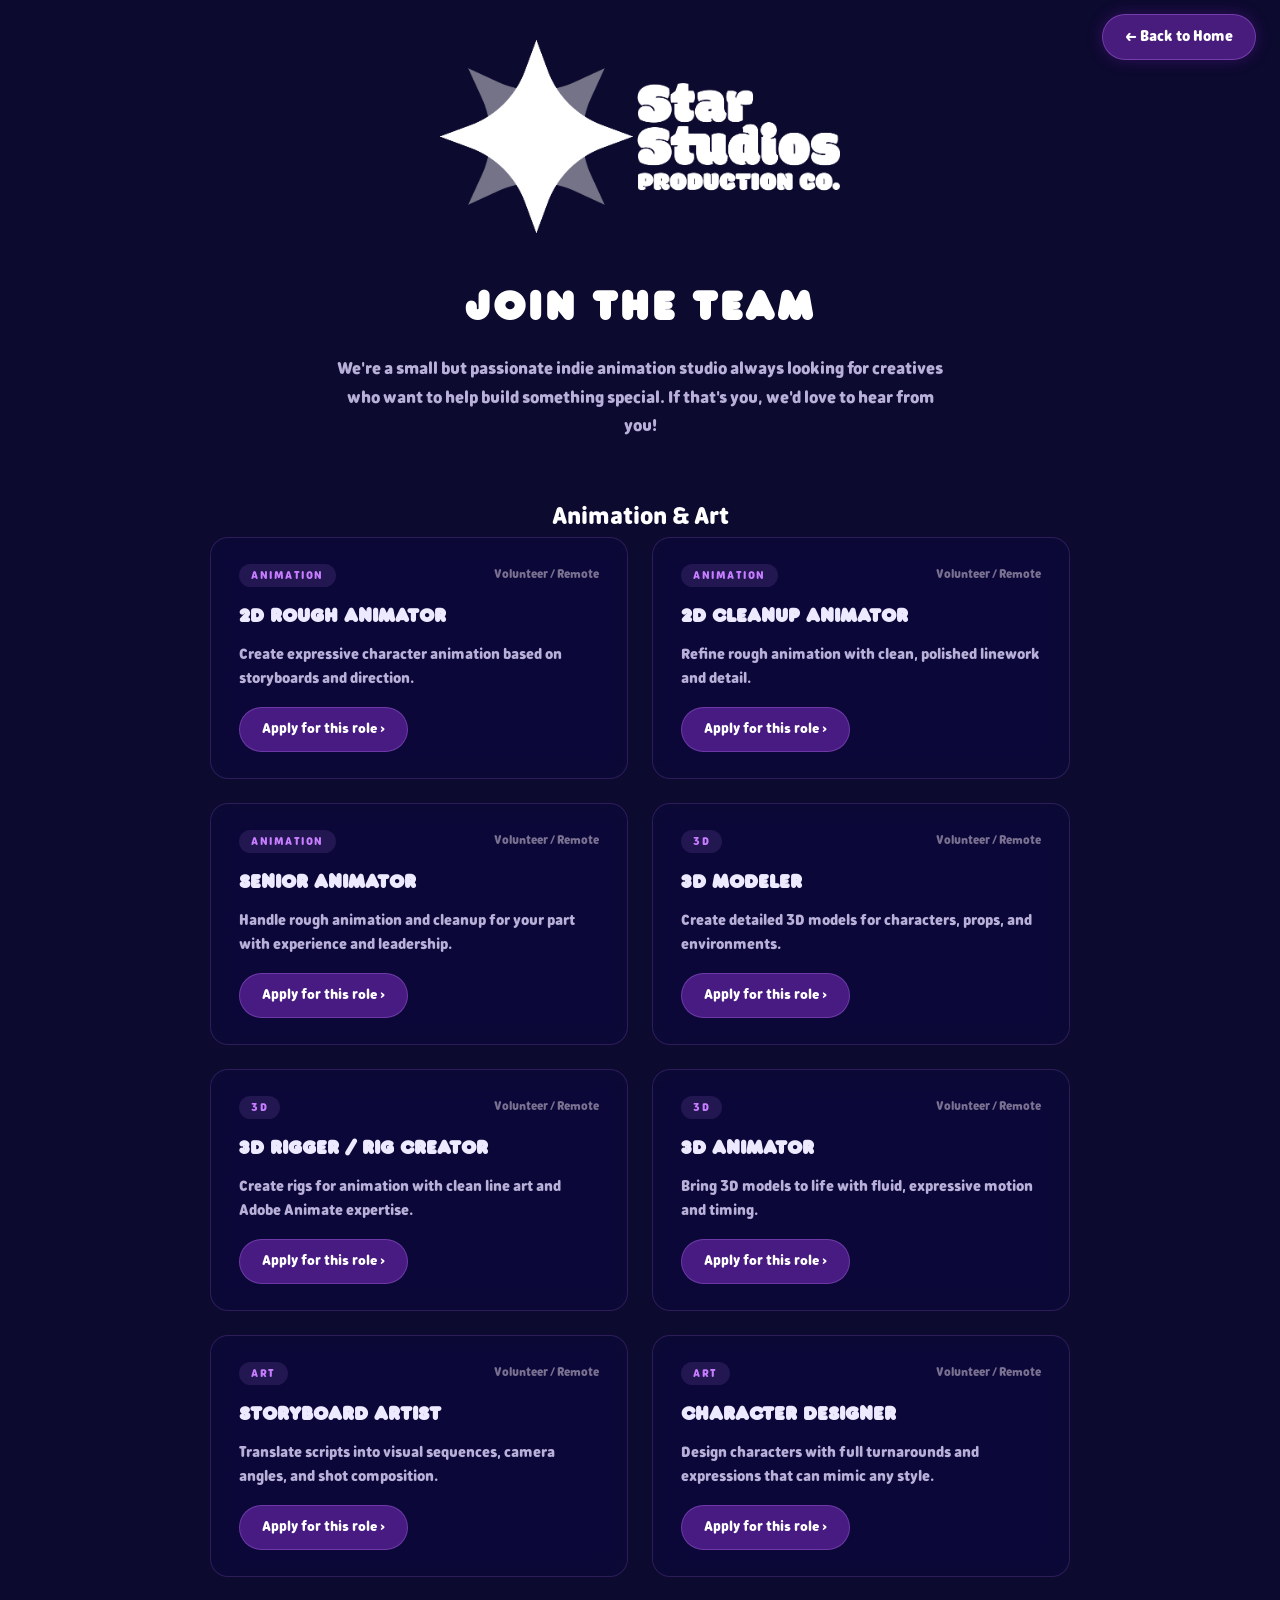
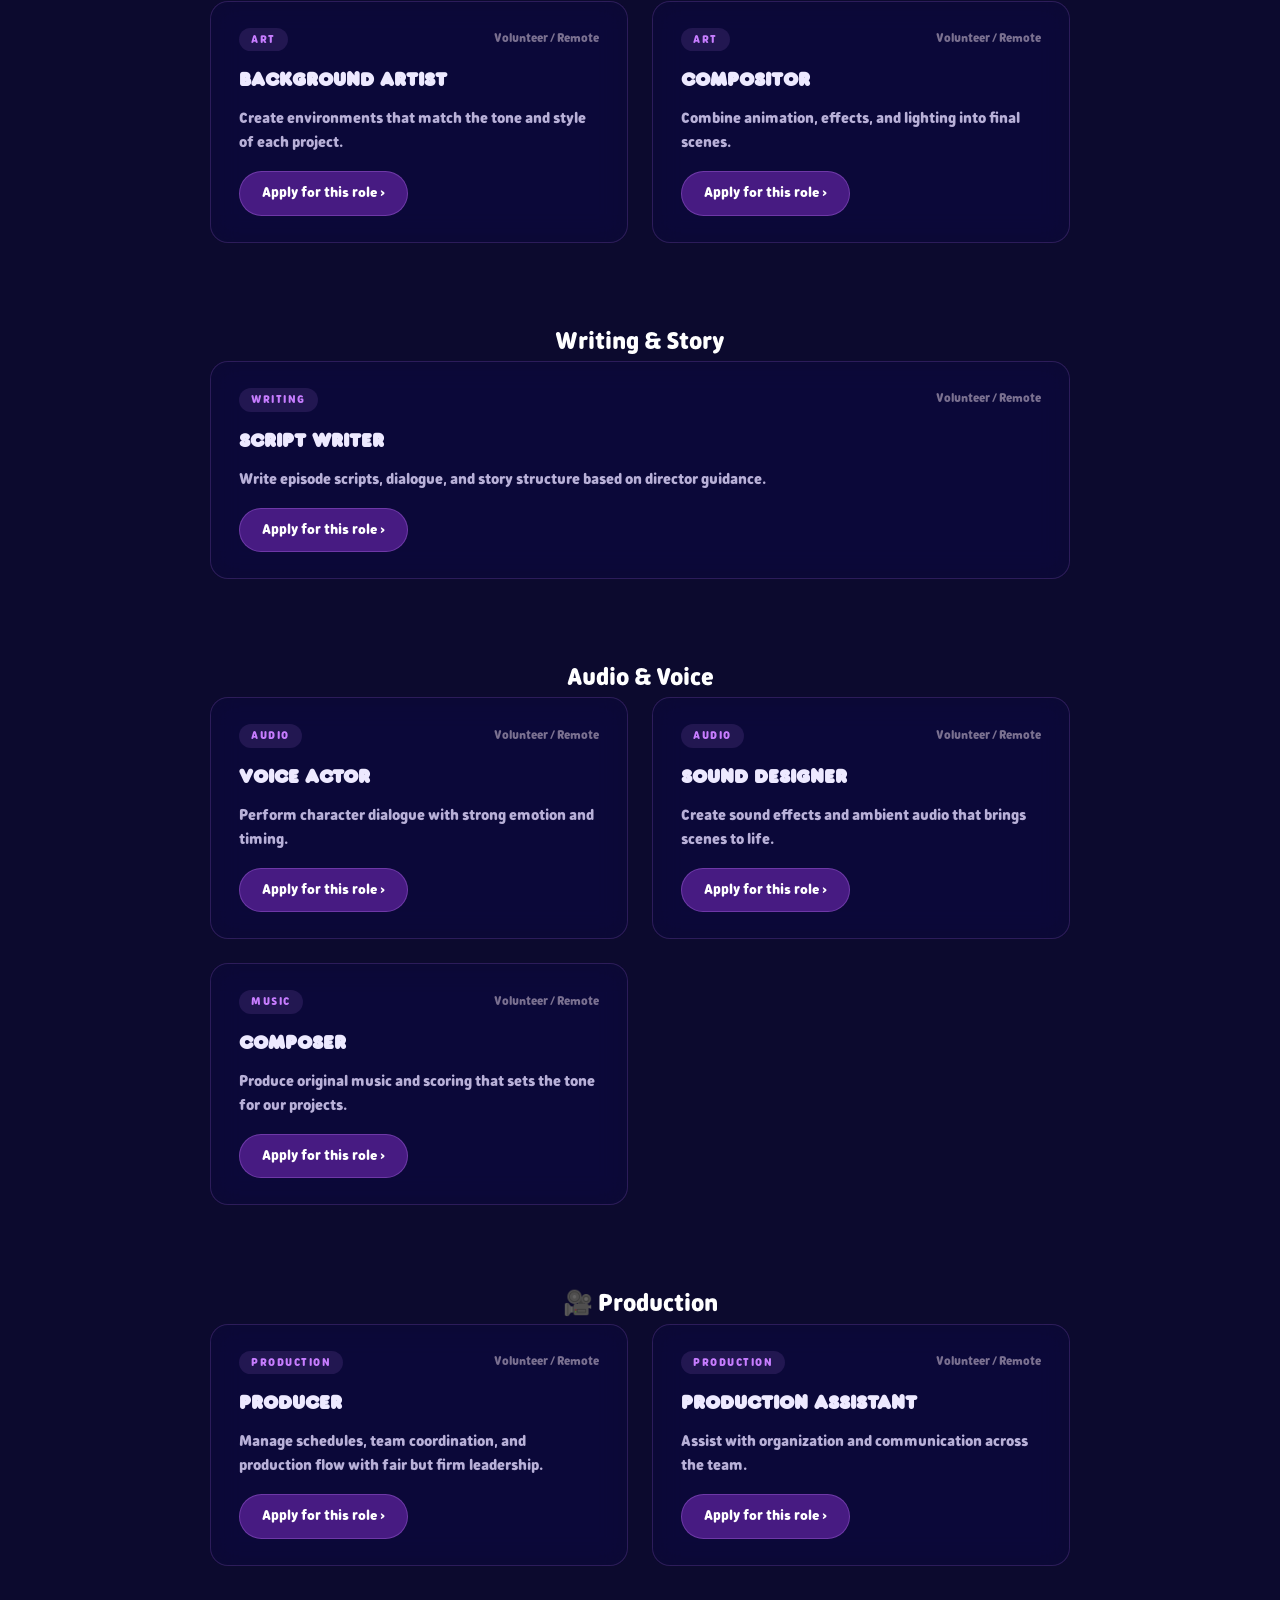
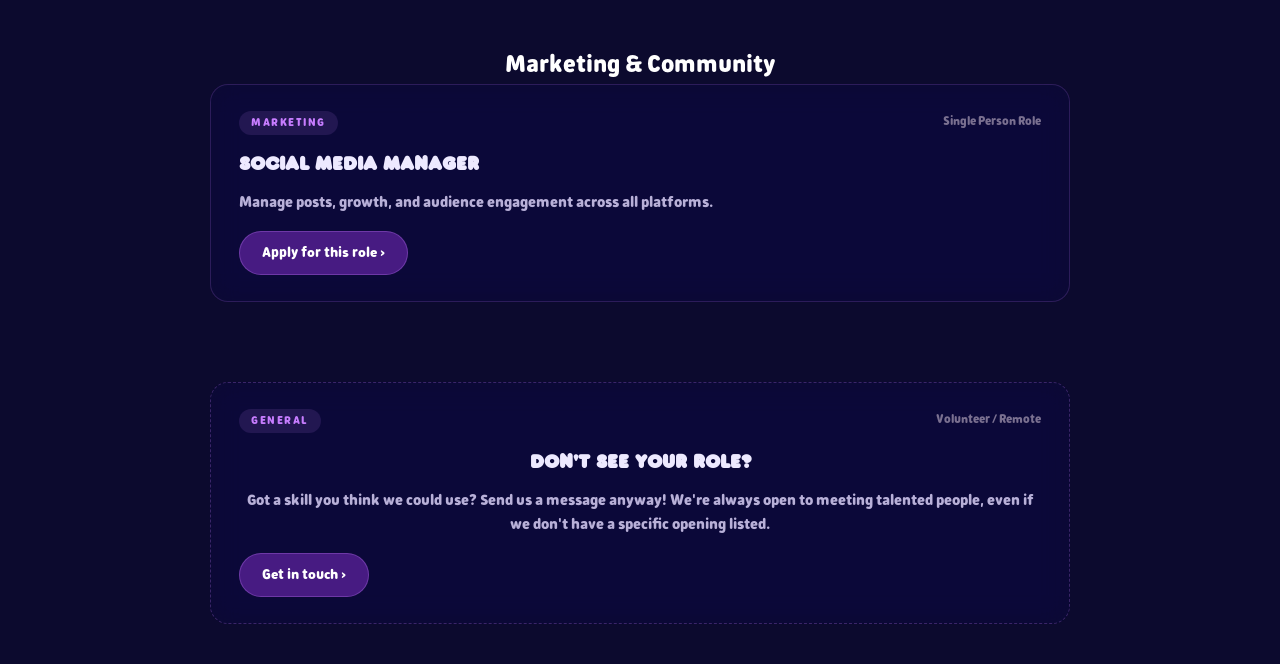
==== careers/index.html @ c39cb53b "Expand careers page with comprehensive department-organized role listings" ====
<!DOCTYPE html>
<html lang="en">
<head>
    <meta charset="UTF-8">
    <link rel="icon" type="image/png" href="../favicon.png">
    <meta property="og:title" content="Careers – Star Studios">
    <meta property="og:description" content="Join the Star Studios team! We're looking for passionate creatives to help bring our worlds to life.">
    <meta property="og:image" content="https://starstudiosproductionco.com/favicon.png">
    <meta property="og:url" content="https://starstudiosproductionco.com/careers">
    <meta property="og:type" content="website">
    <meta name="theme-color" content="#7B2CBF">
    <meta name="viewport" content="width=device-width, initial-scale=1.0">
    <title>Careers – Star Studios</title>
    <link rel="stylesheet" href="../styles.css">
    <link rel="stylesheet" href="careers.css">
</head>
<body>
    <canvas id="galaxy-bg"></canvas>

    <nav class="topnav">
        <a href="../" class="topnav-btn">← Back to Home</a>
    </nav>

    <div class="container">
        <header>
            <a href="../"><img src="../logo.png" alt="Star Studios Logo" class="logo"></a>
        </header>

        <section class="careers-hero">
            <h1>JOIN THE TEAM</h1>
            <p>We're a small but passionate indie animation studio always looking for creatives who want to help build something special. If that's you, we'd love to hear from you!</p>
        </section>

        <section class="careers-content">
            <!-- Animation & Art Department -->
            <div class="career-department">
                <h2 class="department-title">Animation & Art</h2>
                <div class="careers-list">
                    <div class="career-card">
                        <div class="career-card-header">
                            <span class="career-card-tag">Animation</span>
                            <span class="career-card-type">Volunteer / Remote</span>
                        </div>
                        <h3>2D ROUGH ANIMATOR</h3>
                        <p>Create expressive character animation based on storyboards and direction.</p>
                        <a href="mailto:starstudioproductionco@gmail.com?subject=Application: 2D Rough Animator" class="apply-btn">Apply for this role ›</a>
                    </div>

                    <div class="career-card">
                        <div class="career-card-header">
                            <span class="career-card-tag">Animation</span>
                            <span class="career-card-type">Volunteer / Remote</span>
                        </div>
                        <h3>2D CLEANUP ANIMATOR</h3>
                        <p>Refine rough animation with clean, polished linework and detail.</p>
                        <a href="mailto:starstudioproductionco@gmail.com?subject=Application: 2D Cleanup Animator" class="apply-btn">Apply for this role ›</a>
                    </div>

                    <div class="career-card">
                        <div class="career-card-header">
                            <span class="career-card-tag">Animation</span>
                            <span class="career-card-type">Volunteer / Remote</span>
                        </div>
                        <h3>SENIOR ANIMATOR</h3>
                        <p>Handle rough animation and cleanup for your part with experience and leadership.</p>
                        <a href="mailto:starstudioproductionco@gmail.com?subject=Application: Senior Animator" class="apply-btn">Apply for this role ›</a>
                    </div>

                    <div class="career-card">
                        <div class="career-card-header">
                            <span class="career-card-tag">3D</span>
                            <span class="career-card-type">Volunteer / Remote</span>
                        </div>
                        <h3>3D MODELER</h3>
                        <p>Create detailed 3D models for characters, props, and environments.</p>
                        <a href="mailto:starstudioproductionco@gmail.com?subject=Application: 3D Modeler" class="apply-btn">Apply for this role ›</a>
                    </div>

                    <div class="career-card">
                        <div class="career-card-header">
                            <span class="career-card-tag">3D</span>
                            <span class="career-card-type">Volunteer / Remote</span>
                        </div>
                        <h3>3D RIGGER / RIG CREATOR</h3>
                        <p>Create rigs for animation with clean line art and Adobe Animate expertise.</p>
                        <a href="mailto:starstudioproductionco@gmail.com?subject=Application: 3D Rigger" class="apply-btn">Apply for this role ›</a>
                    </div>

                    <div class="career-card">
                        <div class="career-card-header">
                            <span class="career-card-tag">3D</span>
                            <span class="career-card-type">Volunteer / Remote</span>
                        </div>
                        <h3>3D ANIMATOR</h3>
                        <p>Bring 3D models to life with fluid, expressive motion and timing.</p>
                        <a href="mailto:starstudioproductionco@gmail.com?subject=Application: 3D Animator" class="apply-btn">Apply for this role ›</a>
                    </div>

                    <div class="career-card">
                        <div class="career-card-header">
                            <span class="career-card-tag">Art</span>
                            <span class="career-card-type">Volunteer / Remote</span>
                        </div>
                        <h3>STORYBOARD ARTIST</h3>
                        <p>Translate scripts into visual sequences, camera angles, and shot composition.</p>
                        <a href="mailto:starstudioproductionco@gmail.com?subject=Application: Storyboard Artist" class="apply-btn">Apply for this role ›</a>
                    </div>

                    <div class="career-card">
                        <div class="career-card-header">
                            <span class="career-card-tag">Art</span>
                            <span class="career-card-type">Volunteer / Remote</span>
                        </div>
                        <h3>CHARACTER DESIGNER</h3>
                        <p>Design characters with full turnarounds and expressions that can mimic any style.</p>
                        <a href="mailto:starstudioproductionco@gmail.com?subject=Application: Character Designer" class="apply-btn">Apply for this role ›</a>
                    </div>

                    <div class="career-card">
                        <div class="career-card-header">
                            <span class="career-card-tag">Art</span>
                            <span class="career-card-type">Volunteer / Remote</span>
                        </div>
                        <h3>BACKGROUND ARTIST</h3>
                        <p>Create environments that match the tone and style of each project.</p>
                        <a href="mailto:starstudioproductionco@gmail.com?subject=Application: Background Artist" class="apply-btn">Apply for this role ›</a>
                    </div>

                    <div class="career-card">
                        <div class="career-card-header">
                            <span class="career-card-tag">Art</span>
                            <span class="career-card-type">Volunteer / Remote</span>
                        </div>
                        <h3>COMPOSITOR</h3>
                        <p>Combine animation, effects, and lighting into final scenes.</p>
                        <a href="mailto:starstudioproductionco@gmail.com?subject=Application: Compositor" class="apply-btn">Apply for this role ›</a>
                    </div>
                </div>
            </div>

            <!-- Writing & Story Department -->
            <div class="career-department">
                <h2 class="department-title">Writing & Story</h2>
                <div class="careers-list">
                    <div class="career-card">
                        <div class="career-card-header">
                            <span class="career-card-tag">Writing</span>
                            <span class="career-card-type">Volunteer / Remote</span>
                        </div>
                        <h3>SCRIPT WRITER</h3>
                        <p>Write episode scripts, dialogue, and story structure based on director guidance.</p>
                        <a href="mailto:starstudioproductionco@gmail.com?subject=Application: Script Writer" class="apply-btn">Apply for this role ›</a>
                    </div>
                </div>
            </div>

            <!-- Audio & Voice Department -->
            <div class="career-department">
                <h2 class="department-title">Audio & Voice</h2>
                <div class="careers-list">
                    <div class="career-card">
                        <div class="career-card-header">
                            <span class="career-card-tag">Audio</span>
                            <span class="career-card-type">Volunteer / Remote</span>
                        </div>
                        <h3>VOICE ACTOR</h3>
                        <p>Perform character dialogue with strong emotion and timing.</p>
                        <a href="mailto:starstudioproductionco@gmail.com?subject=Application: Voice Actor" class="apply-btn">Apply for this role ›</a>
                    </div>

                    <div class="career-card">
                        <div class="career-card-header">
                            <span class="career-card-tag">Audio</span>
                            <span class="career-card-type">Volunteer / Remote</span>
                        </div>
                        <h3>SOUND DESIGNER</h3>
                        <p>Create sound effects and ambient audio that brings scenes to life.</p>
                        <a href="mailto:starstudioproductionco@gmail.com?subject=Application: Sound Designer" class="apply-btn">Apply for this role ›</a>
                    </div>

                    <div class="career-card">
                        <div class="career-card-header">
                            <span class="career-card-tag">Music</span>
                            <span class="career-card-type">Volunteer / Remote</span>
                        </div>
                        <h3>COMPOSER</h3>
                        <p>Produce original music and scoring that sets the tone for our projects.</p>
                        <a href="mailto:starstudioproductionco@gmail.com?subject=Application: Composer" class="apply-btn">Apply for this role ›</a>
                    </div>
                </div>
            </div>

            <!-- Production Department -->
            <div class="career-department">
                <h2 class="department-title">🎥 Production</h2>
                <div class="careers-list">
                    <div class="career-card">
                        <div class="career-card-header">
                            <span class="career-card-tag">Production</span>
                            <span class="career-card-type">Volunteer / Remote</span>
                        </div>
                        <h3>PRODUCER</h3>
                        <p>Manage schedules, team coordination, and production flow with fair but firm leadership.</p>
                        <a href="mailto:starstudioproductionco@gmail.com?subject=Application: Producer" class="apply-btn">Apply for this role ›</a>
                    </div>

                    <div class="career-card">
                        <div class="career-card-header">
                            <span class="career-card-tag">Production</span>
                            <span class="career-card-type">Volunteer / Remote</span>
                        </div>
                        <h3>PRODUCTION ASSISTANT</h3>
                        <p>Assist with organization and communication across the team.</p>
                        <a href="mailto:starstudioproductionco@gmail.com?subject=Application: Production Assistant" class="apply-btn">Apply for this role ›</a>
                    </div>
                </div>
            </div>

            <!-- Marketing & Community Department -->
            <div class="career-department">
                <h2 class="department-title">Marketing & Community</h2>
                <div class="careers-list">
                    <div class="career-card">
                        <div class="career-card-header">
                            <span class="career-card-tag">Marketing</span>
                            <span class="career-card-type">Single Person Role</span>
                        </div>
                        <h3>SOCIAL MEDIA MANAGER</h3>
                        <p>Manage posts, growth, and audience engagement across all platforms.</p>
                        <a href="mailto:starstudioproductionco@gmail.com?subject=Application: Social Media Manager" class="apply-btn">Apply for this role ›</a>
                    </div>
                </div>
            </div>

            <!-- General Inquiry -->
            <div class="career-card career-card--general">
                <div class="career-card-header">
                    <span class="career-card-tag">General</span>
                    <span class="career-card-type">Volunteer / Remote</span>
                </div>
                <h3>DON'T SEE YOUR ROLE?</h3>
                <p>Got a skill you think we could use? Send us a message anyway! We're always open to meeting talented people, even if we don't have a specific opening listed.</p>
                <a href="mailto:starstudioproductionco@gmail.com?subject=Application: General" class="apply-btn">Get in touch ›</a>
            </div>
        </section>
    </div>

    <script>
    const canvas = document.getElementById('galaxy-bg');
    const ctx = canvas.getContext('2d');
    const p = new Uint8Array(256);
    for (let i = 0; i < 256; i++) p[i] = i;
    for (let i = 255; i > 0; i--) { const j = Math.floor(Math.random() * (i + 1)); [p[i], p[j]] = [p[j], p[i]]; }
    const perm = new Uint8Array(512);
    for (let i = 0; i < 512; i++) perm[i] = p[i & 255];
    function fade(t) { return t * t * t * (t * (t * 6 - 15) + 10); }
    function lerp(a, b, t) { return a + t * (b - a); }
    function grad(hash, x, y) { const h = hash & 3; const u = h < 2 ? x : y, v = h < 2 ? y : x; return ((h & 1) ? -u : u) + ((h & 2) ? -v : v); }
    function noise(x, y) { const X = Math.floor(x) & 255, Y = Math.floor(y) & 255; x -= Math.floor(x); y -= Math.floor(y); const u = fade(x), v = fade(y); const a = perm[X] + Y, b = perm[X + 1] + Y; r[...]
    function fbm(x, y, octaves = 5) { let val = 0, amp = 0.5, freq = 1, max = 0; for (let i = 0; i < octaves; i++) { val += noise(x * freq, y * freq) * amp; max += amp; amp *= 0.5; freq *= 2.1; } retu[...]
    function noiseToColor(n) { const t = (n + 1) * 0.5; if (t < 0.28) { const f = t / 0.28; return [lerp(4, 10, f), lerp(3, 8, f), lerp(20, 40, f)]; } else if (t < 0.52) { const f = (t - 0.28) / 0.24;[...]
    let stars = [];
    function initStars() { stars = []; const count = Math.floor((canvas.width * canvas.height) / 4500); for (let i = 0; i < count; i++) { stars.push({ x: Math.random() * canvas.width, y: Math.random()[...]
    let noiseCanvas, noiseCtx;
    const SCALE = 4;
    function buildNoiseCanvas() { noiseCanvas = document.createElement('canvas'); noiseCanvas.width = Math.ceil(canvas.width / SCALE); noiseCanvas.height = Math.ceil(canvas.height / SCALE); noiseCtx =[...]
    function drawNoise(t) { const w = noiseCanvas.width, h = noiseCanvas.height; const img = noiseCtx.createImageData(w, h); const xScale = 0.003, yScale = 0.003; const drift = t * 0.014; for (let y =[...]
    function resize() { canvas.width = window.innerWidth; canvas.height = Math.max(window.innerHeight, document.body.scrollHeight); buildNoiseCanvas(); initStars(); }
    let lastNoise = -999, noiseTime = 0;
    const NOISE_INTERVAL = 0.15;
    function animate(ts) { noiseTime = ts * 0.001; if (noiseTime - lastNoise > NOISE_INTERVAL) { drawNoise(noiseTime); lastNoise = noiseTime; } ctx.imageSmoothingEnabled = true; ctx.imageSmoothingQual[...]
    window.addEventListener('resize', () => { resize(); });
    resize(); drawNoise(0); requestAnimationFrame(animate);
    </script>
</body>
</html>
---- styles.css ----
* {
    margin: 0;
    padding: 0;
    box-sizing: border-box;
}

@font-face {
    font-family: 'Salda';
    src: url('SALDA.otf') format('opentype');
}

@font-face {
    font-family: 'Frank';
    src: url('FRANK.ttf') format('truetype');
}

body {
    background: #0C0A2E;
    min-height: 100vh;
    color: #ffffff;
    font-family: 'Salda', Arial, sans-serif;
    line-height: 1.6;
}

#galaxy-bg {
    position: fixed;
    top: 0;
    left: 0;
    width: 100%;
    height: 100%;
    z-index: 0;
    display: block;
}

@keyframes fadeInDown {
    from {
        opacity: 0;
        transform: translateY(-30px);
    }
    to {
        opacity: 1;
        transform: translateY(0);
    }
}

.container {
    position: relative;
    z-index: 1;
    max-width: 900px;
    margin: 0 auto;
    padding: 40px 20px;
    text-align: center;
    animation: fadeInDown 0.6s ease-out;
}

.logo {
    max-width: 400px;
    width: 100%;
    height: auto;
    margin-bottom: 30px;
}

.social {
    margin-bottom: 40px;
    display: flex;
    gap: 20px;
    justify-content: center;
    flex-wrap: wrap;
}

.social-button {
    display: inline-flex;
    align-items: center;
    gap: 8px;
    color: #DADADA;
    background-color: rgba(123, 44, 191, 0.45);
    padding: 12px 30px;
    text-decoration: none;
    border-radius: 30px;
    font-size: 16px;
    transition: background-color 0.3s ease;
    font-family: 'Salda', Arial, sans-serif;
    border: 1px solid rgba(157, 78, 221, 0.4);
}

.social-button svg {
    flex-shrink: 0;
}

.social-button:hover {
    background-color: rgba(157, 78, 221, 0.65);
    color: #FFFFFF;
}

.bio {
    margin-bottom: 60px;
    font-size: 18px;
    max-width: 700px;
    margin-left: auto;
    margin-right: auto;
    color: #EDE9FF;
}

.projects h2 {
    font-size: 32px;
    margin-bottom: 40px;
    letter-spacing: 2px;
    font-family: 'Frank', Arial, sans-serif;
    color: #FFFFFF;
}

.project {
    display: flex;
    align-items: center;
    gap: 30px;
    margin-bottom: 50px;
    text-align: left;
    background: rgba(14, 11, 61, 0.5);
    border-radius: 20px;
    padding: 24px;
    border: 1px solid rgba(199, 125, 255, 0.15);
}

.project-text {
    flex: 1;
}

.project-text h3 {
    font-size: 24px;
    margin-bottom: 15px;
    font-family: 'Frank', Arial, sans-serif;
    color: #EDE9FF;
}

.project-text p {
    font-size: 16px;
    line-height: 1.6;
    color: #EDE9FF;
}

.project-image {
    flex: 0 0 250px;
}

.project-image img {
    width: 250px;
    height: 250px;
    object-fit: cover;
    border-radius: 20px;
    border: 2px solid rgba(199, 125, 255, 0.3);
}

.donate {
    margin-top: 80px;
    background: linear-gradient(180deg, #0C0A2E 0%, #15124A 100%);
    border-radius: 24px;
    padding: 50px 30px;
}

.donate h2 {
    font-size: 32px;
    margin-bottom: 30px;
    letter-spacing: 2px;
    font-family: 'Frank', Arial, sans-serif;
    color: #FFFFFF;
}

.kickstarter-link {
    display: inline-block;
    color: #ffffff;
    background-color: #A020F0;
    padding: 15px 40px;
    text-decoration: none;
    border-radius: 30px;
    font-size: 18px;
    transition: background-color 0.3s ease;
    box-shadow: 0 0 20px rgba(160, 32, 240, 0.4);
}

.kickstarter-link:hover {
    background-color: #7B2CBF;
    box-shadow: 0 0 28px rgba(123, 44, 191, 0.6);
}

/* ── Project card styles (moved from inline) ── */
.project {
    backdrop-filter: blur(18px) saturate(1.5);
    -webkit-backdrop-filter: blur(18px) saturate(1.5);
    background: rgba(14, 11, 61, 0.35) !important;
    cursor: pointer;
    text-decoration: none;
    display: flex;
    transition: transform 0.25s ease, border-color 0.25s ease, box-shadow 0.25s ease;
}
.project:hover {
    transform: translateY(-4px) scale(1.01);
    border-color: rgba(199, 125, 255, 0.55);
    box-shadow: 0 0 36px rgba(160, 32, 240, 0.25);
}
.project:hover .project-text h3 {
    color: #C77DFF;
}
.project-text h3 {
    transition: color 0.25s ease;
}
.project-arrow {
    align-self: center;
    font-size: 28px;
    color: rgba(199, 125, 255, 0.5);
    margin-left: 10px;
    flex-shrink: 0;
    transition: transform 0.25s ease, color 0.25s ease;
}
.project:hover .project-arrow {
    transform: translateX(6px);
    color: #C77DFF;
}
.donate {
    backdrop-filter: blur(18px) saturate(1.5);
    -webkit-backdrop-filter: blur(18px) saturate(1.5);
    background: rgba(12, 10, 46, 0.4) !important;
}
.bio {
    backdrop-filter: blur(14px) saturate(1.3);
    -webkit-backdrop-filter: blur(14px) saturate(1.3);
    background: rgba(14, 11, 61, 0.3);
    border-radius: 16px;
    padding: 24px 28px;
    border: 1px solid rgba(199, 125, 255, 0.1);
    margin-bottom: 60px;
}
.donate-buttons {
    display: flex;
    gap: 16px;
    justify-content: center;
    flex-wrap: wrap;
    margin-top: 10px;
}

/* ── Top nav bar ── */
.topnav {
    position: fixed;
    top: 0;
    right: 0;
    z-index: 100;
    padding: 14px 24px;
}
.topnav-btn {
    display: inline-block;
    color: #ffffff;
    background: rgba(123, 44, 191, 0.55);
    border: 1px solid rgba(199, 125, 255, 0.35);
    backdrop-filter: blur(12px);
    -webkit-backdrop-filter: blur(12px);
    padding: 10px 22px;
    text-decoration: none;
    border-radius: 30px;
    font-size: 15px;
    font-family: 'Salda', Arial, sans-serif;
    transition: background 0.25s ease, box-shadow 0.25s ease;
    box-shadow: 0 0 16px rgba(160, 32, 240, 0.25);
}
.topnav-btn:hover {
    background: rgba(160, 32, 240, 0.75);
    box-shadow: 0 0 28px rgba(160, 32, 240, 0.5);
}

@media (max-width: 768px) {
    .project {
        flex-direction: column;
        text-align: center;
    }
    
    .project-text {
        text-align: center;
    }
    
    .project-image {
        flex: 0 0 auto;
    }
}
---- careers/careers.css ----
/* careers/careers.css — styles specific to the careers page */

.careers-hero {
    text-align: center;
    margin-bottom: 56px;
    padding: 0 10px;
}

.careers-hero h1 {
    font-size: 42px;
    font-family: 'Frank', Arial, sans-serif;
    letter-spacing: 3px;
    color: #FFFFFF;
    margin-bottom: 16px;
}

.careers-hero p {
    font-size: 17px;
    color: #B8B0D8;
    max-width: 620px;
    margin: 0 auto;
    line-height: 1.7;
}

.careers-list {
    display: grid;
    grid-template-columns: repeat(auto-fit, minmax(280px, 1fr));
    gap: 24px;
    margin-bottom: 80px;
    text-align: left;
}

.career-card {
    backdrop-filter: blur(14px) saturate(1.3);
    -webkit-backdrop-filter: blur(14px) saturate(1.3);
    background: rgba(14, 11, 61, 0.35);
    border: 1px solid rgba(199, 125, 255, 0.18);
    border-radius: 18px;
    padding: 26px 28px;
    display: flex;
    flex-direction: column;
    gap: 12px;
    transition: transform 0.25s ease, border-color 0.25s ease, box-shadow 0.25s ease;
}

.career-card:hover {
    transform: translateY(-4px);
    border-color: rgba(199, 125, 255, 0.45);
    box-shadow: 0 0 32px rgba(160, 32, 240, 0.2);
}

.career-card--general {
    border-style: dashed;
    border-color: rgba(199, 125, 255, 0.25);
}

.career-card-header {
    display: flex;
    align-items: center;
    justify-content: space-between;
    gap: 10px;
    flex-wrap: wrap;
}

.career-card-tag {
    display: inline-block;
    font-size: 11px;
    letter-spacing: 1.5px;
    text-transform: uppercase;
    color: #C77DFF;
    background: rgba(199, 125, 255, 0.12);
    border-radius: 30px;
    padding: 3px 12px;
    font-family: 'Salda', Arial, sans-serif;
}

.career-card-type {
    font-size: 12px;
    color: #7a7090;
    font-family: 'Salda', Arial, sans-serif;
}

.career-card h3 {
    font-size: 20px;
    font-family: 'Frank', Arial, sans-serif;
    color: #EDE9FF;
    margin: 0;
}

.career-card p {
    font-size: 15px;
    color: #B8B0D8;
    line-height: 1.6;
    flex: 1;
}

.apply-btn {
    display: inline-block;
    align-self: flex-start;
    color: #ffffff;
    background: rgba(123, 44, 191, 0.55);
    border: 1px solid rgba(199, 125, 255, 0.3);
    padding: 10px 22px;
    text-decoration: none;
    border-radius: 30px;
    font-size: 14px;
    font-family: 'Salda', Arial, sans-serif;
    transition: background 0.25s ease, box-shadow 0.25s ease;
    margin-top: 4px;
}

.apply-btn:hover {
    background: rgba(160, 32, 240, 0.75);
    box-shadow: 0 0 20px rgba(160, 32, 240, 0.4);
}

@media (max-width: 600px) {
    .careers-hero h1 {
        font-size: 30px;
    }

    .careers-list {
        grid-template-columns: 1fr;
    }
}
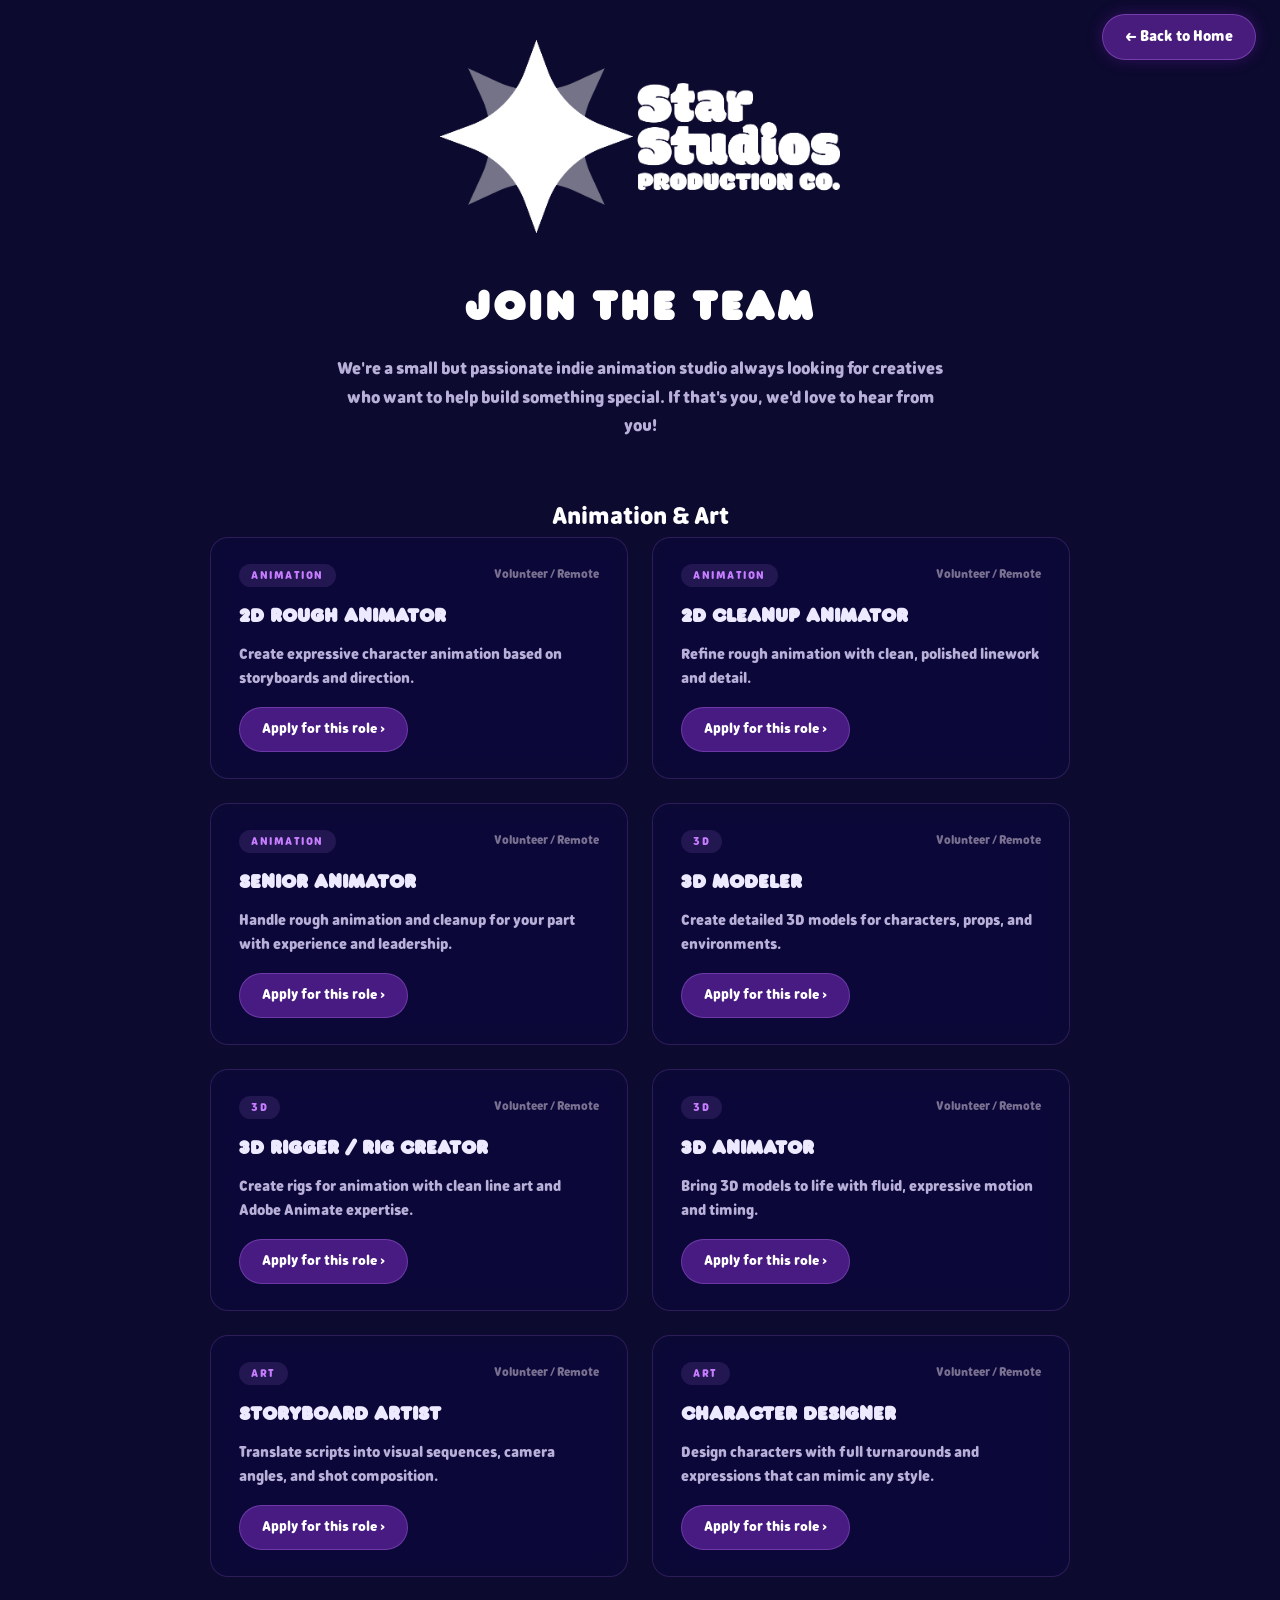
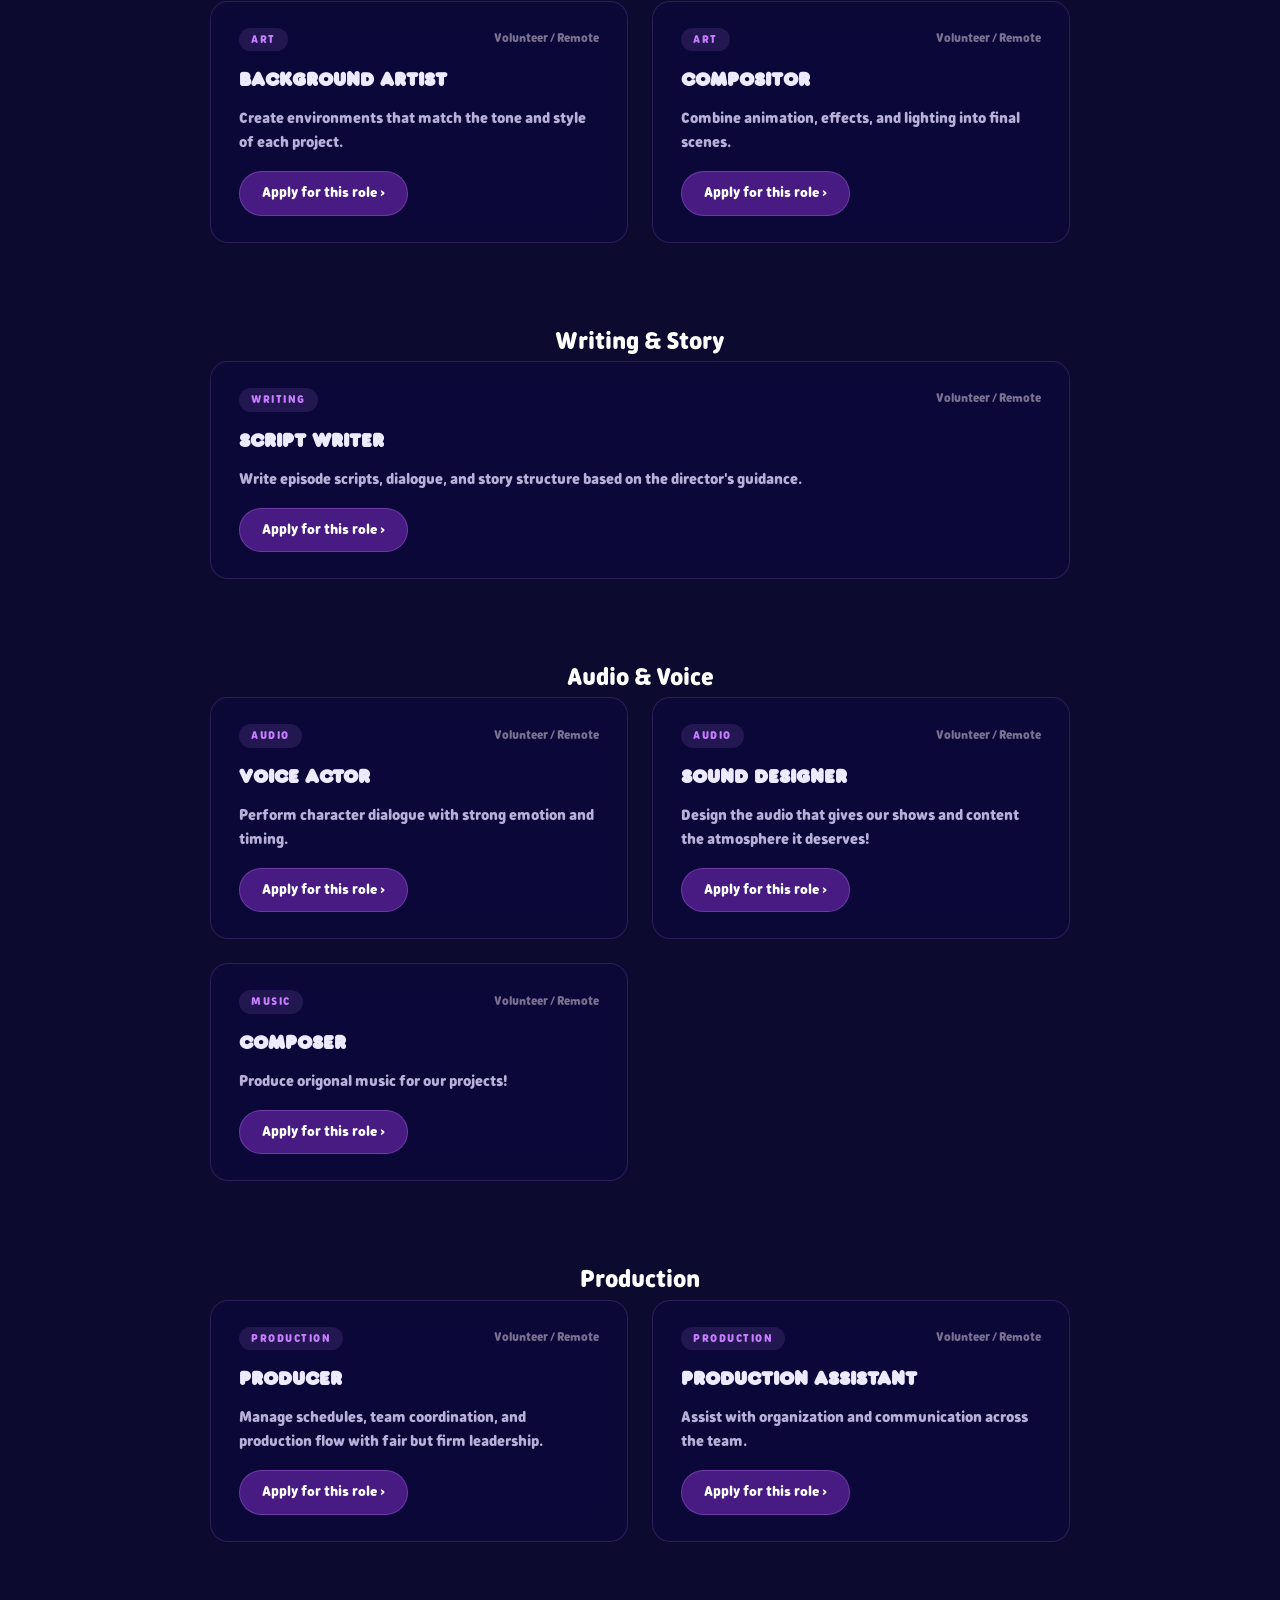
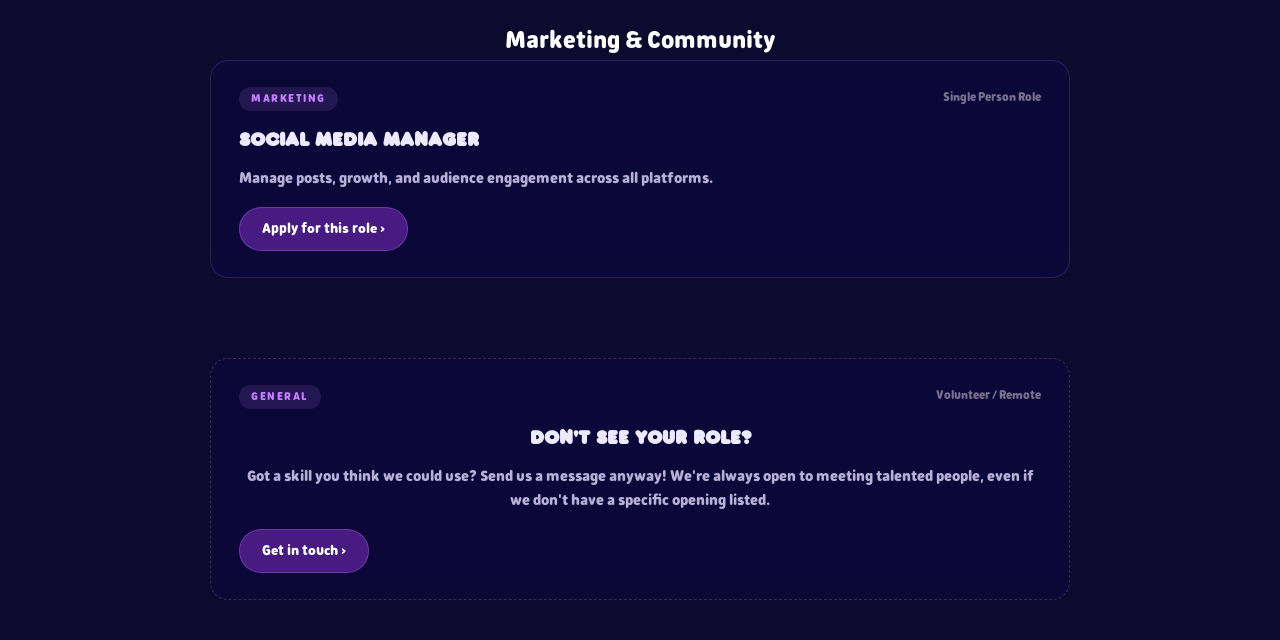
==== commit e2d63145: "Update index.html" ====
--- a/careers/index.html
+++ b/careers/index.html
@@ -148,7 +148,7 @@
                             <span class="career-card-type">Volunteer / Remote</span>
                         </div>
                         <h3>SCRIPT WRITER</h3>
-                        <p>Write episode scripts, dialogue, and story structure based on director guidance.</p>
+                        <p>Write episode scripts, dialogue, and story structure based on the director's guidance.</p>
                         <a href="mailto:starstudioproductionco@gmail.com?subject=Application: Script Writer" class="apply-btn">Apply for this role ›</a>
                     </div>
                 </div>
@@ -174,7 +174,7 @@
                             <span class="career-card-type">Volunteer / Remote</span>
                         </div>
                         <h3>SOUND DESIGNER</h3>
-                        <p>Create sound effects and ambient audio that brings scenes to life.</p>
+                        <p>Design the audio that gives our shows and content the atmosphere it deserves!</p>
                         <a href="mailto:starstudioproductionco@gmail.com?subject=Application: Sound Designer" class="apply-btn">Apply for this role ›</a>
                     </div>
 
@@ -184,7 +184,7 @@
                             <span class="career-card-type">Volunteer / Remote</span>
                         </div>
                         <h3>COMPOSER</h3>
-                        <p>Produce original music and scoring that sets the tone for our projects.</p>
+                        <p>Produce origonal music for our projects!</p>
                         <a href="mailto:starstudioproductionco@gmail.com?subject=Application: Composer" class="apply-btn">Apply for this role ›</a>
                     </div>
                 </div>
@@ -192,7 +192,7 @@
 
             <!-- Production Department -->
             <div class="career-department">
-                <h2 class="department-title">🎥 Production</h2>
+                <h2 class="department-title">Production</h2>
                 <div class="careers-list">
                     <div class="career-card">
                         <div class="career-card-header">
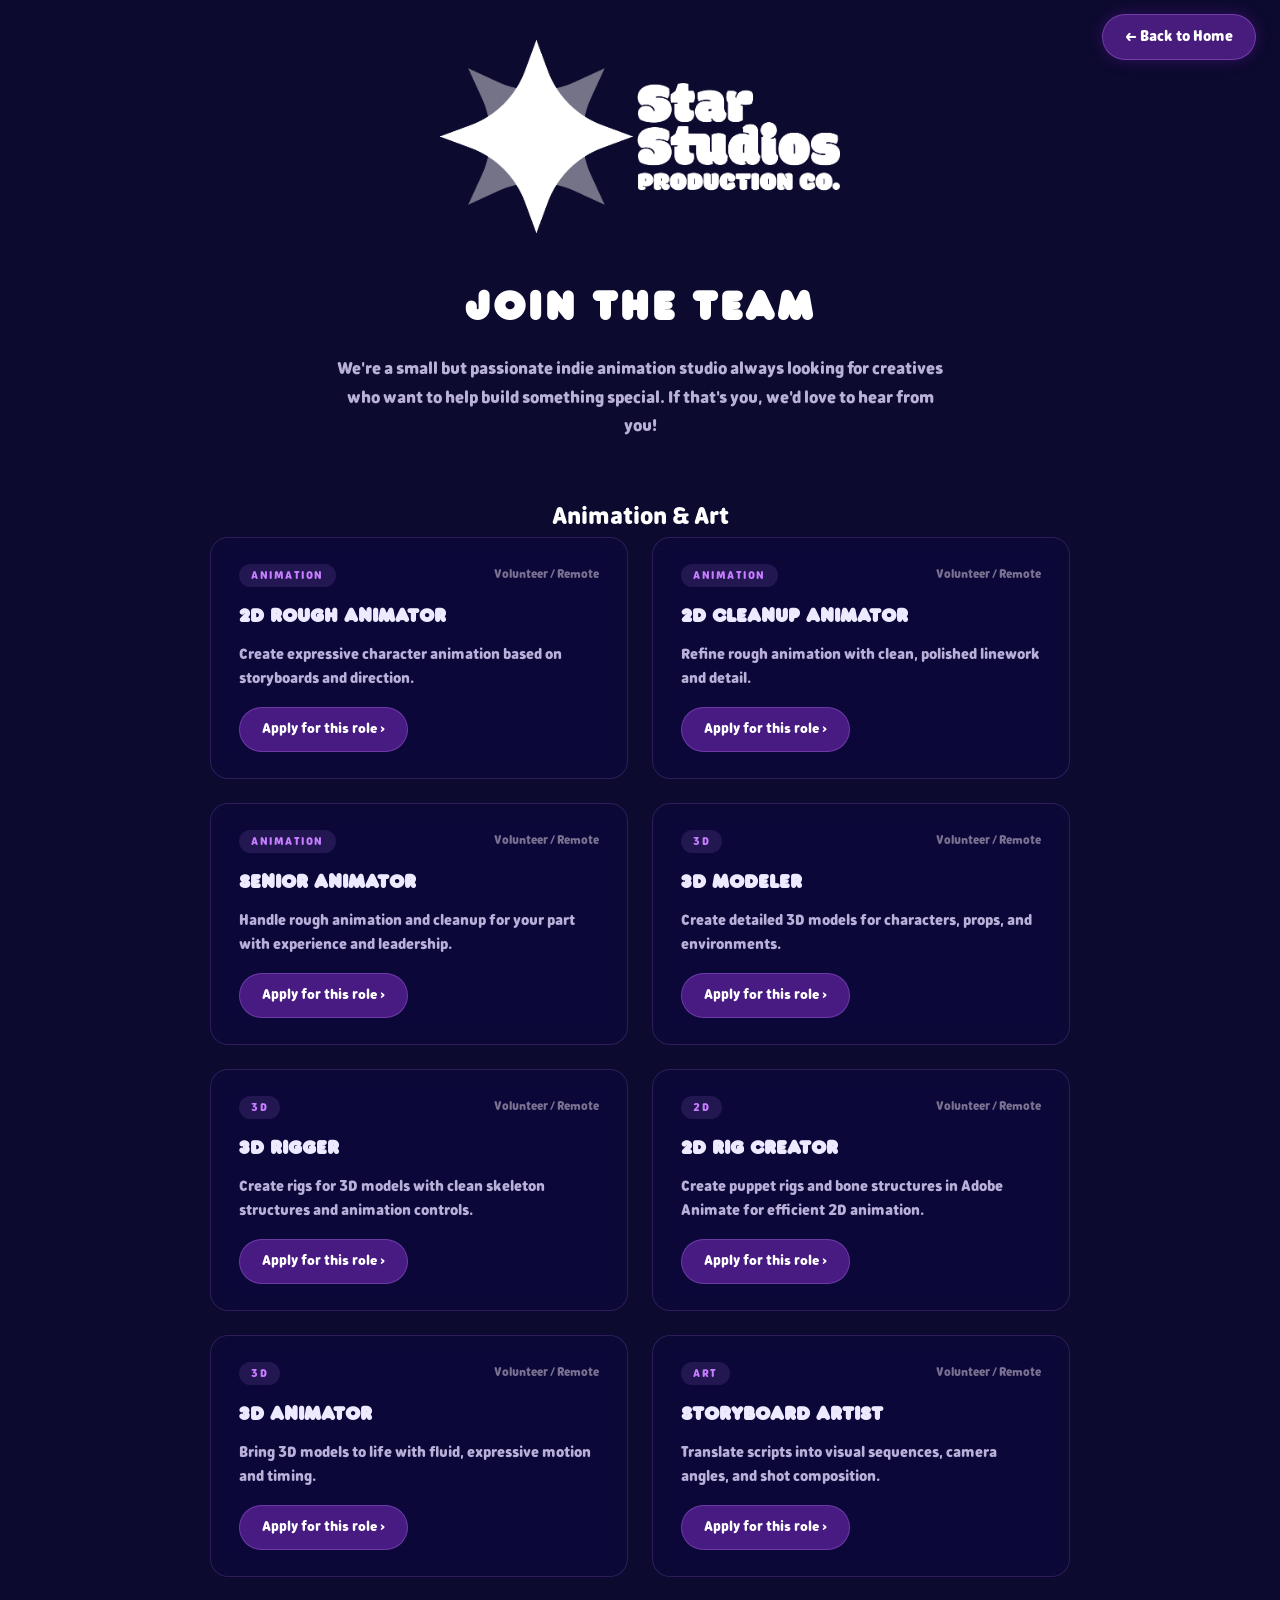
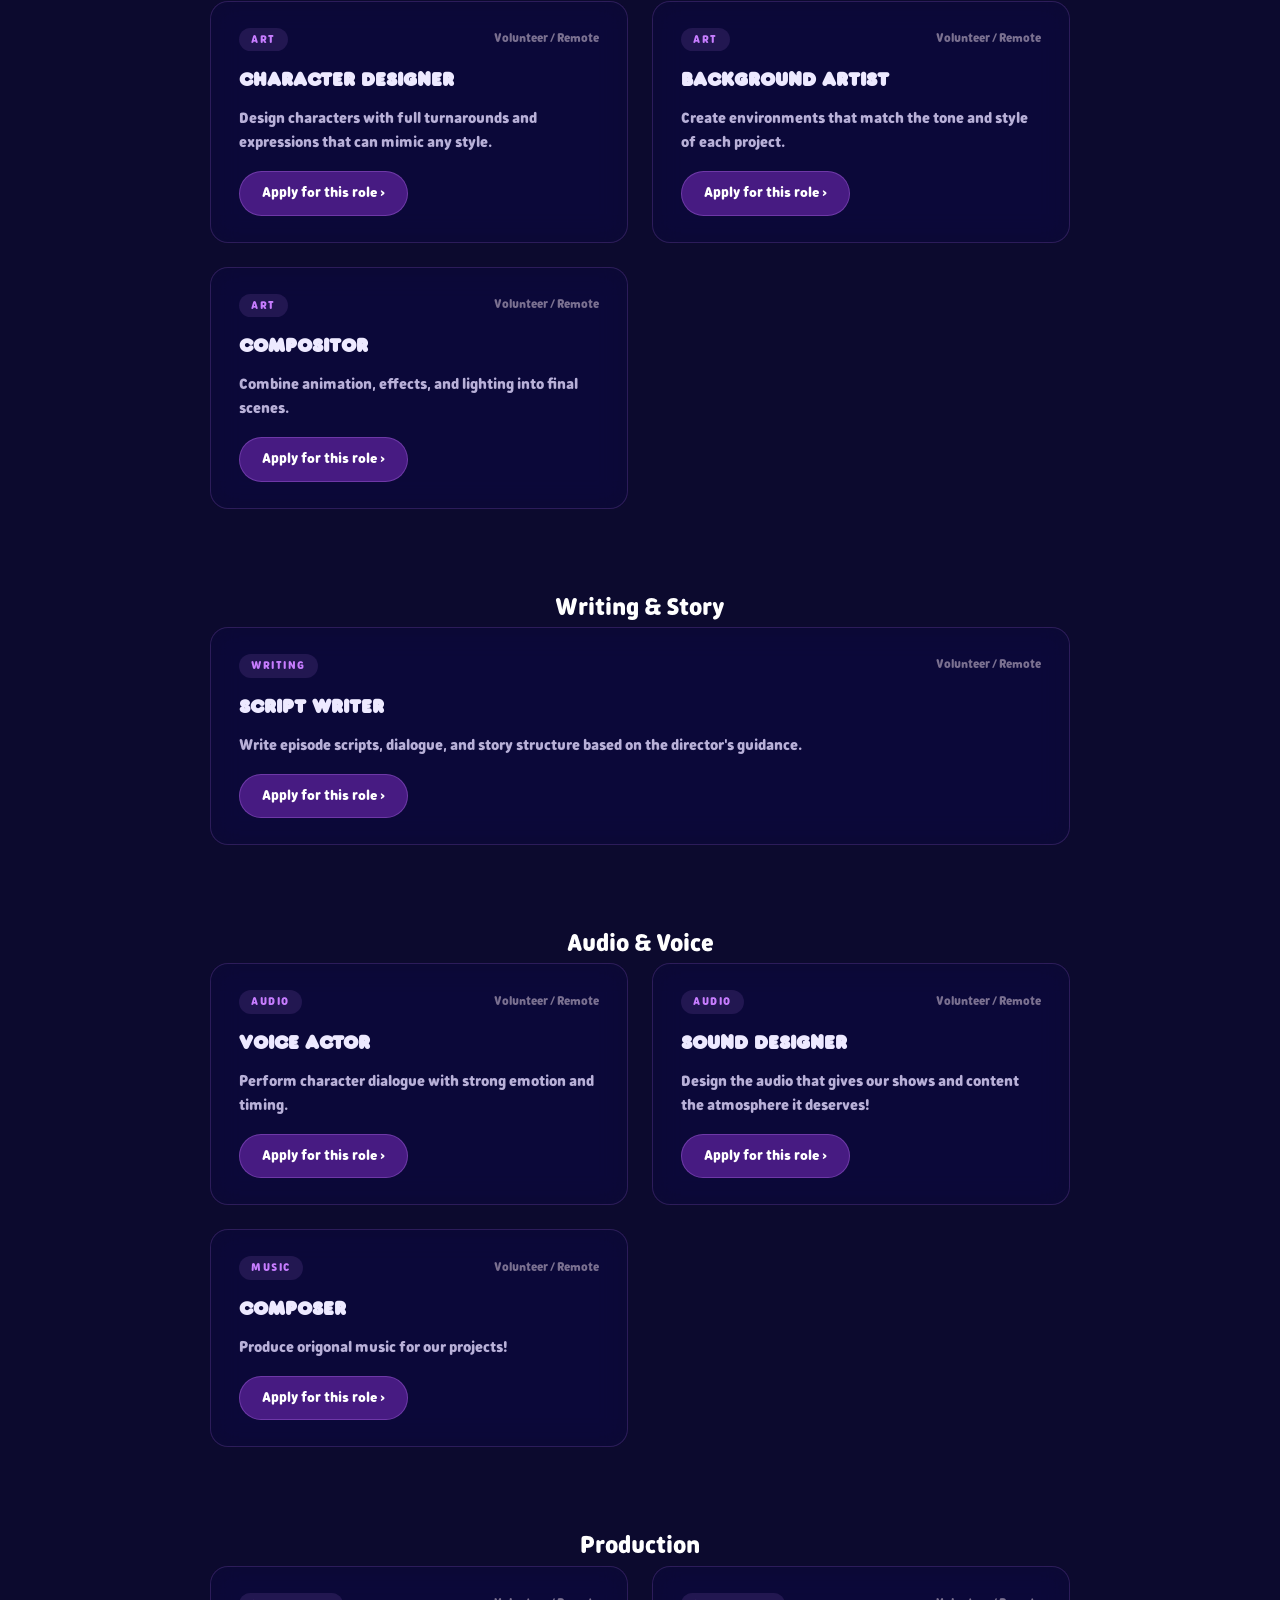
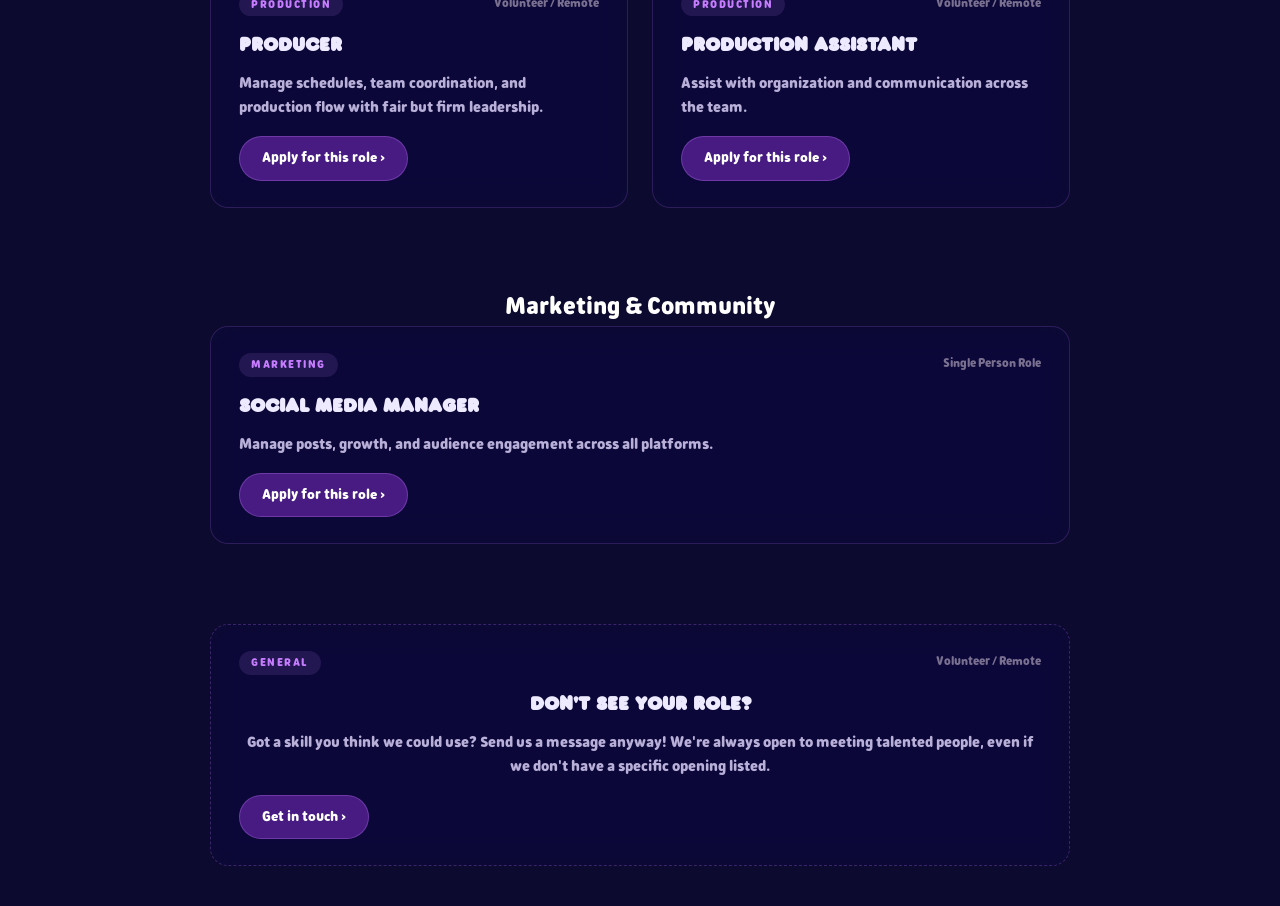
==== commit bd541e03: "Separate 3D Rigger and 2D/Adobe Animate Rig Creator roles" ====
--- a/careers/index.html
+++ b/careers/index.html
@@ -81,9 +81,19 @@
                             <span class="career-card-tag">3D</span>
                             <span class="career-card-type">Volunteer / Remote</span>
                         </div>
-                        <h3>3D RIGGER / RIG CREATOR</h3>
-                        <p>Create rigs for animation with clean line art and Adobe Animate expertise.</p>
+                        <h3>3D RIGGER</h3>
+                        <p>Create rigs for 3D models with clean skeleton structures and animation controls.</p>
                         <a href="mailto:starstudioproductionco@gmail.com?subject=Application: 3D Rigger" class="apply-btn">Apply for this role ›</a>
+                    </div>
+
+                    <div class="career-card">
+                        <div class="career-card-header">
+                            <span class="career-card-tag">2D</span>
+                            <span class="career-card-type">Volunteer / Remote</span>
+                        </div>
+                        <h3>2D RIG CREATOR</h3>
+                        <p>Create puppet rigs and bone structures in Adobe Animate for efficient 2D animation.</p>
+                        <a href="mailto:starstudioproductionco@gmail.com?subject=Application: 2D Rig Creator" class="apply-btn">Apply for this role ›</a>
                     </div>
 
                     <div class="career-card">
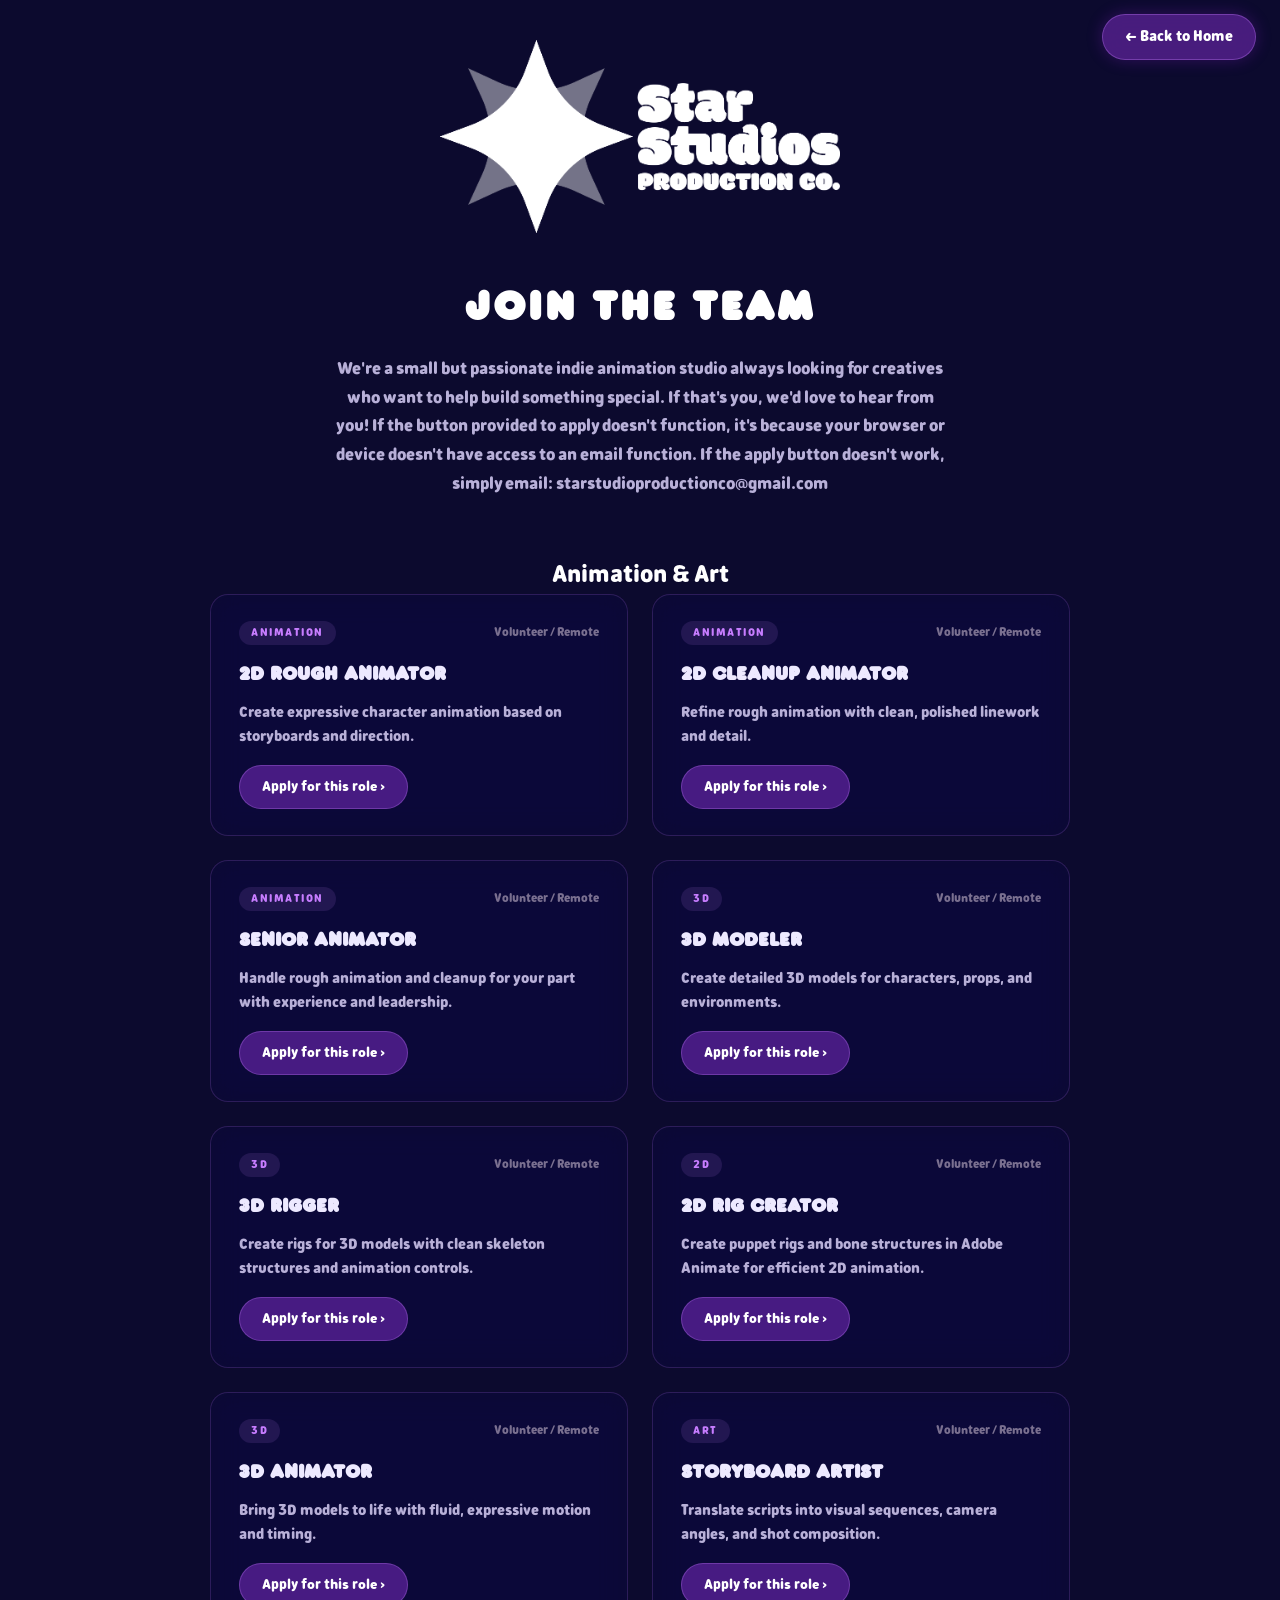
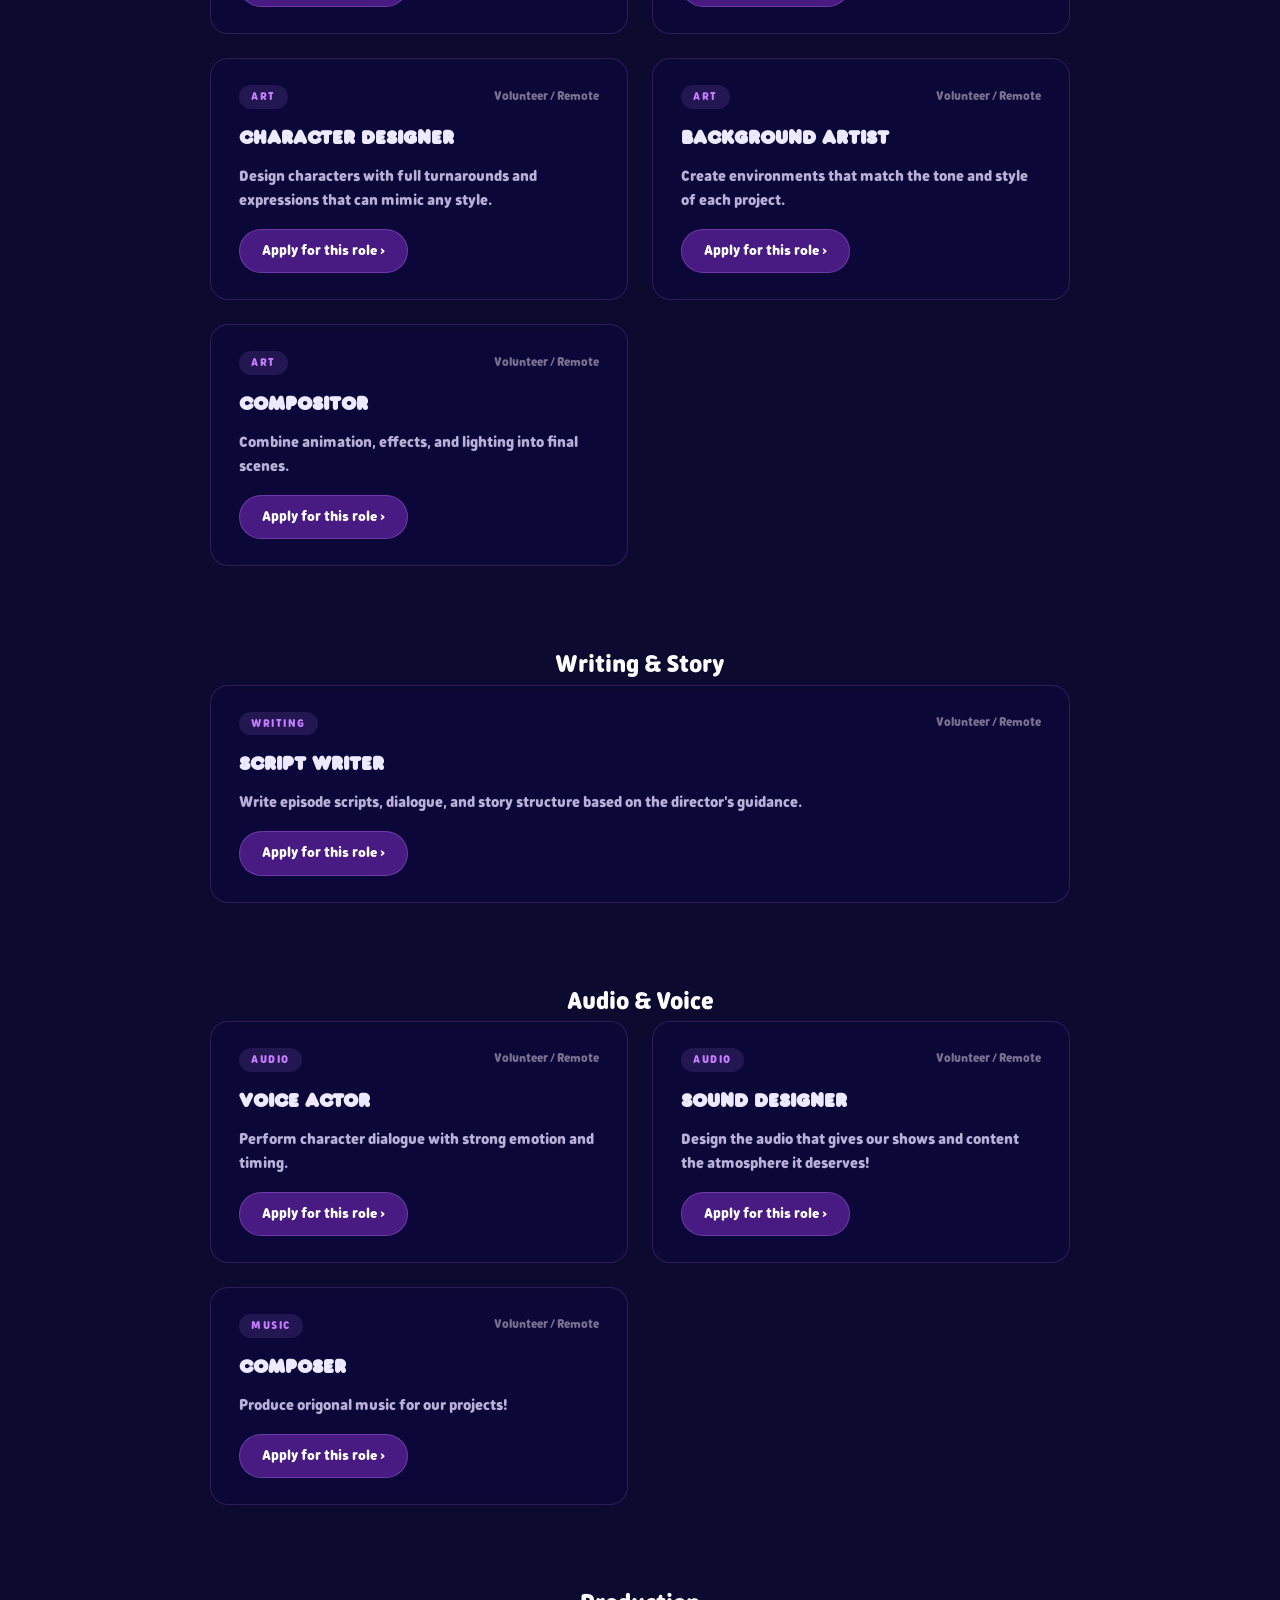
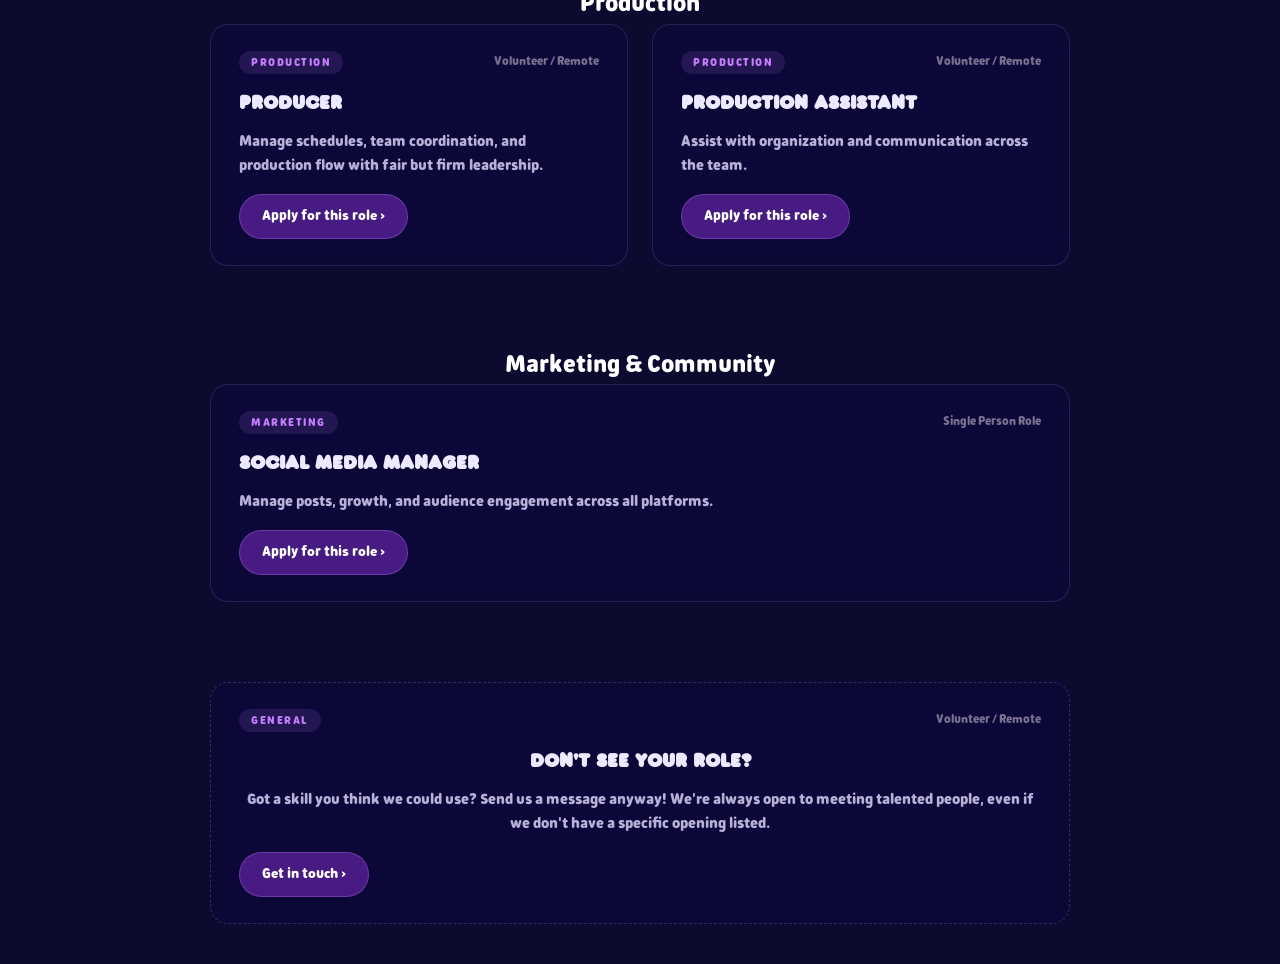
==== commit 50e331dc: "Update careers section with application instructions Added information about email application proce" ====
--- a/careers/index.html
+++ b/careers/index.html
@@ -28,7 +28,7 @@
 
         <section class="careers-hero">
             <h1>JOIN THE TEAM</h1>
-            <p>We're a small but passionate indie animation studio always looking for creatives who want to help build something special. If that's you, we'd love to hear from you!</p>
+            <p>We're a small but passionate indie animation studio always looking for creatives who want to help build something special. If that's you, we'd love to hear from you! If the button provided to apply doesn't function, it's because your browser or device doesn't have access to an email function. If the apply button doesn't work, simply email: starstudioproductionco@gmail.com </p>
         </section>
 
         <section class="careers-content">
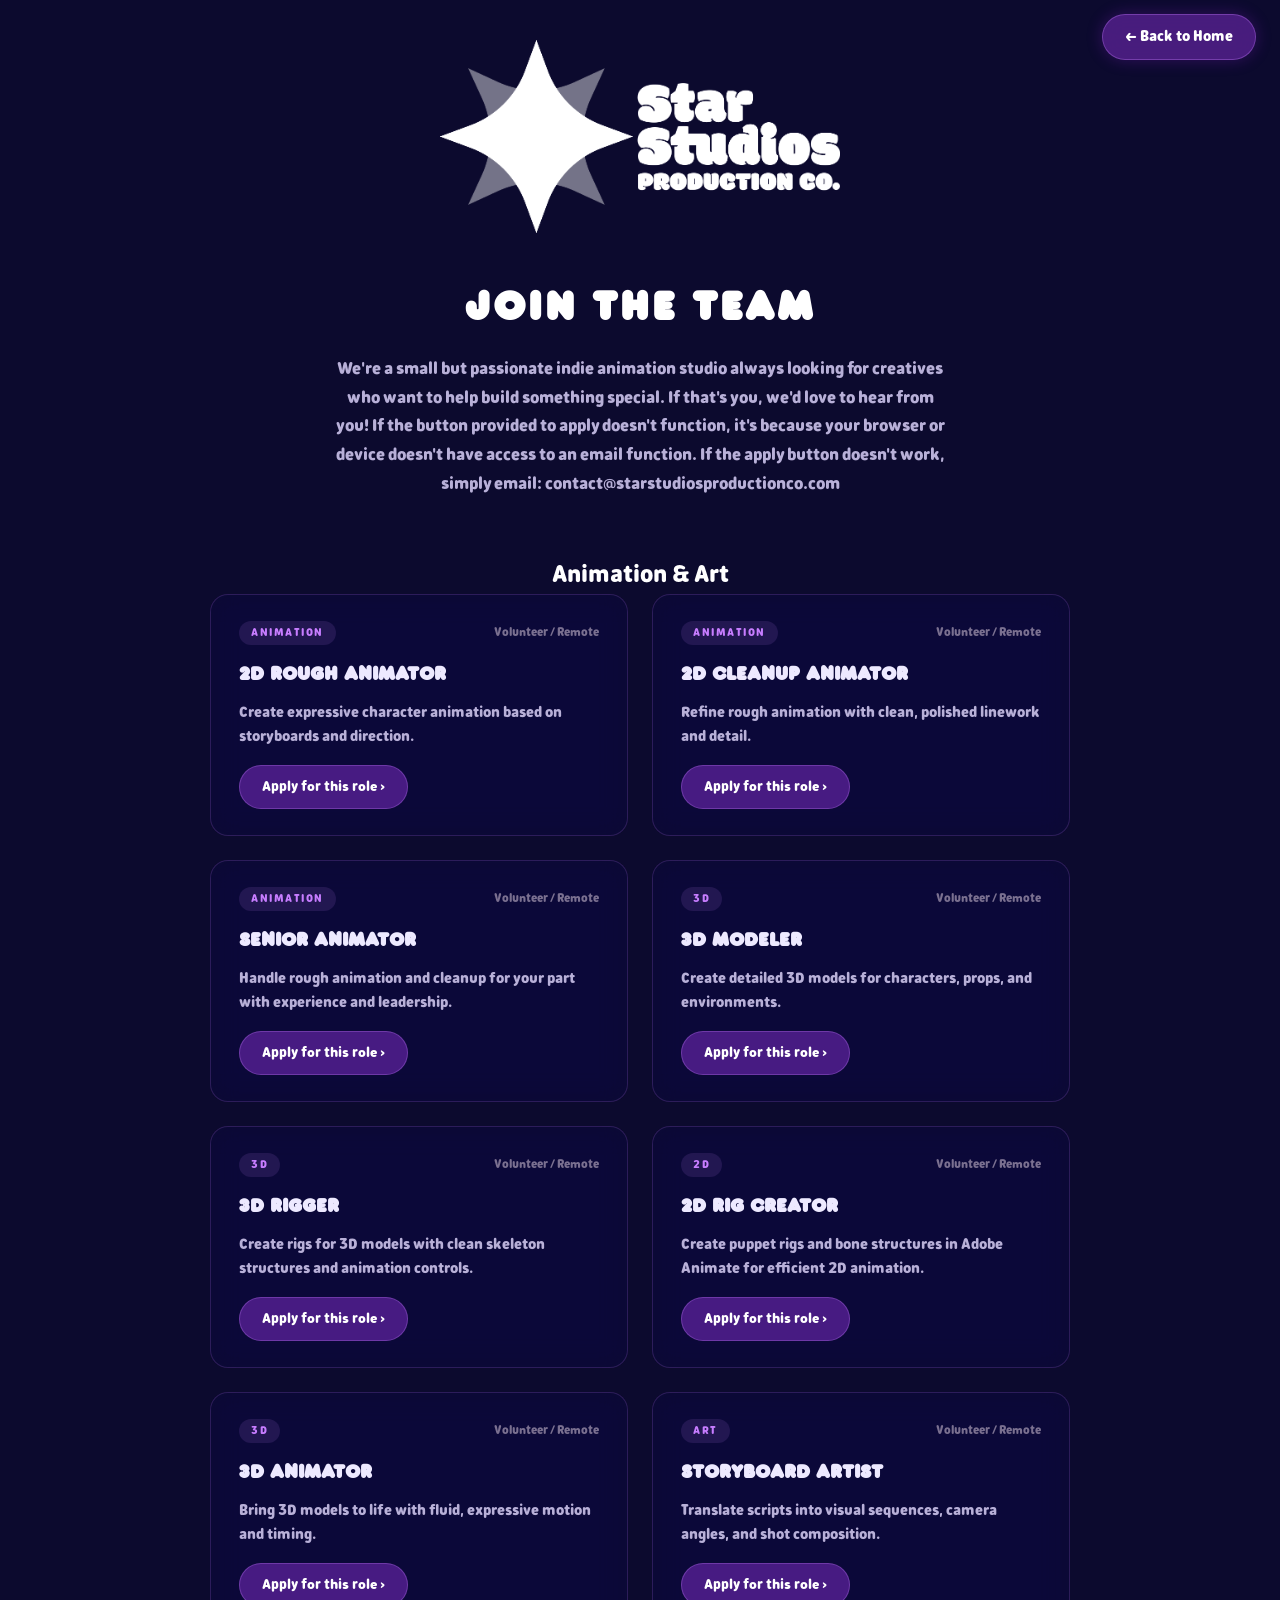
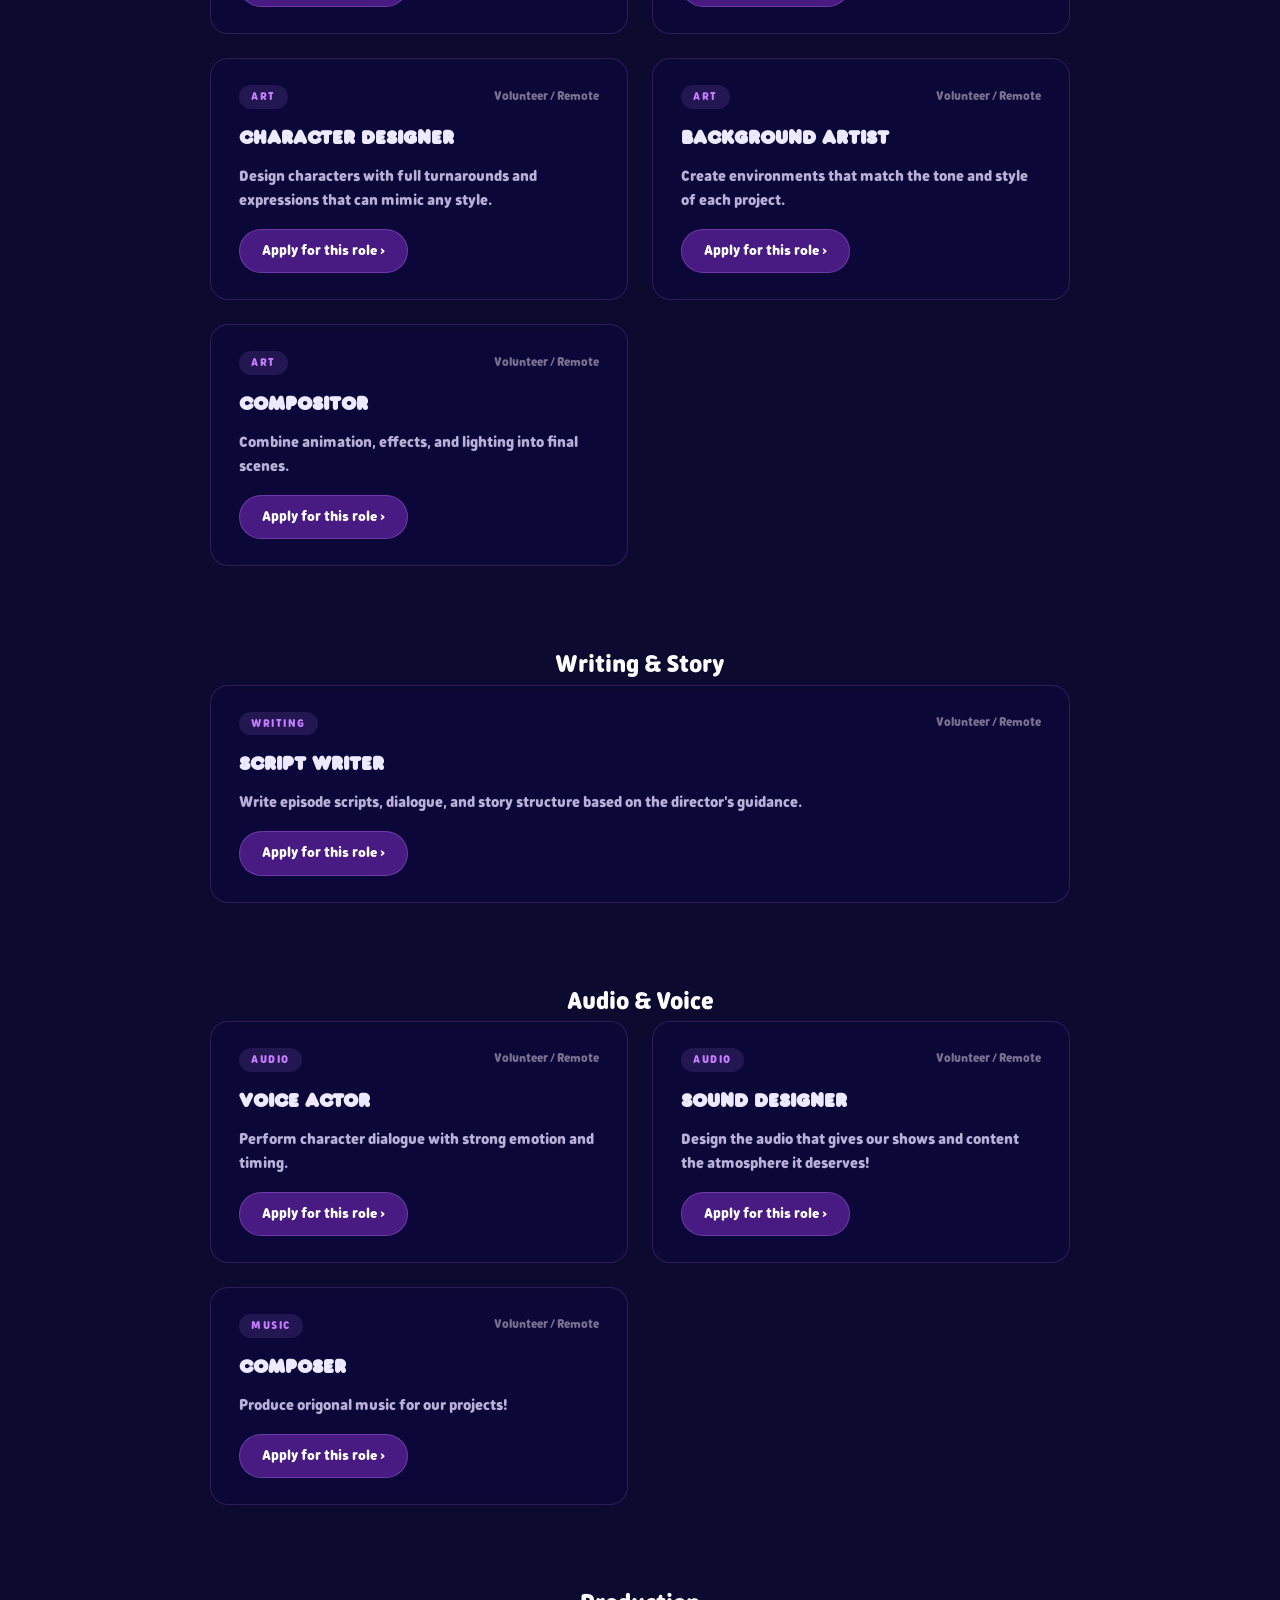
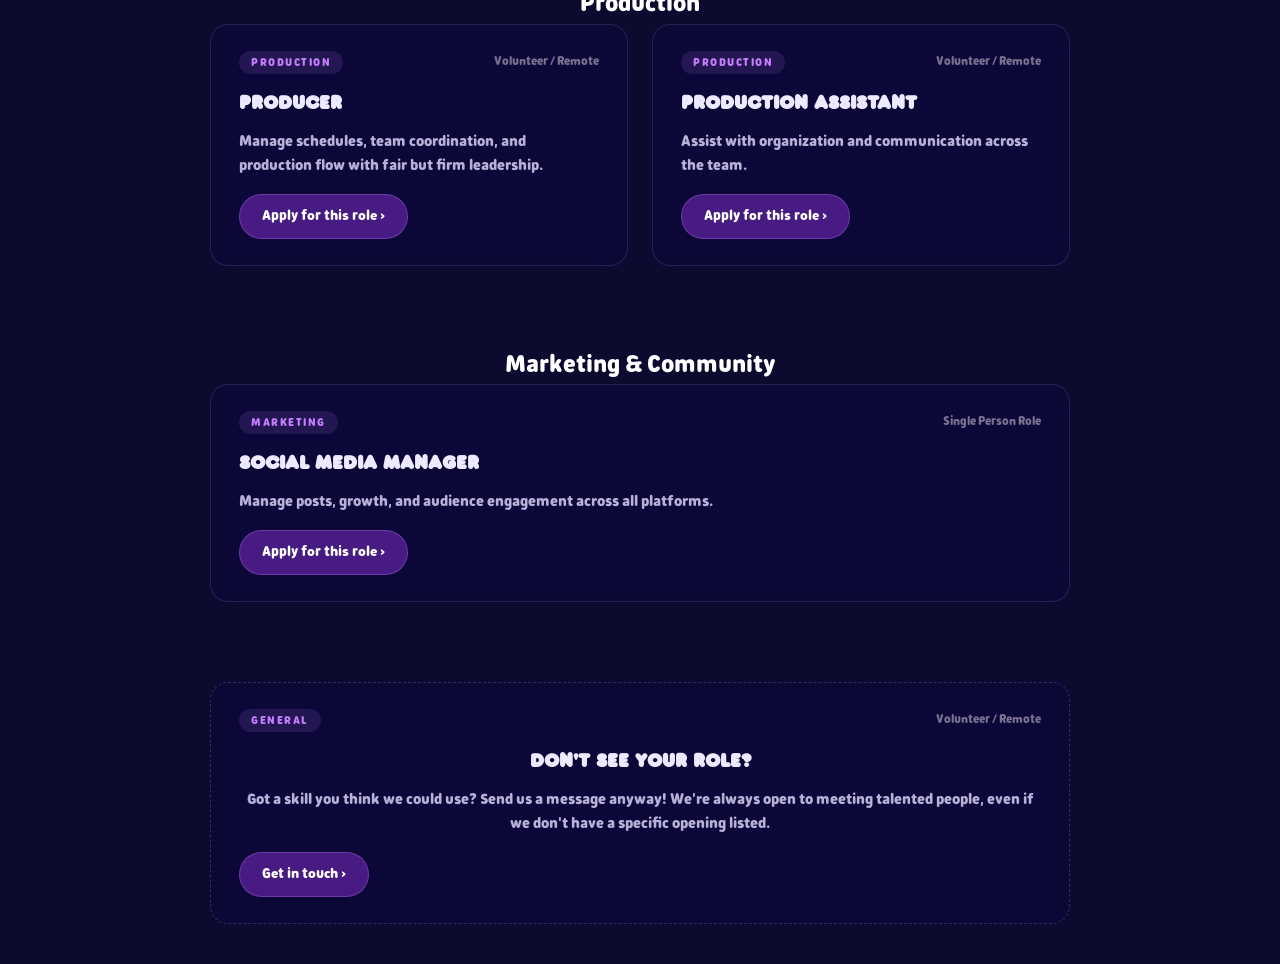
==== commit 8ffee03c: "Update index.html" ====
--- a/careers/index.html
+++ b/careers/index.html
@@ -28,7 +28,7 @@
 
         <section class="careers-hero">
             <h1>JOIN THE TEAM</h1>
-            <p>We're a small but passionate indie animation studio always looking for creatives who want to help build something special. If that's you, we'd love to hear from you! If the button provided to apply doesn't function, it's because your browser or device doesn't have access to an email function. If the apply button doesn't work, simply email: starstudioproductionco@gmail.com </p>
+            <p>We're a small but passionate indie animation studio always looking for creatives who want to help build something special. If that's you, we'd love to hear from you! If the button provided to apply doesn't function, it's because your browser or device doesn't have access to an email function. If the apply button doesn't work, simply email: contact@starstudiosproductionco.com </p>
         </section>
 
         <section class="careers-content">
@@ -43,7 +43,7 @@
                         </div>
                         <h3>2D ROUGH ANIMATOR</h3>
                         <p>Create expressive character animation based on storyboards and direction.</p>
-                        <a href="mailto:starstudioproductionco@gmail.com?subject=Application: 2D Rough Animator" class="apply-btn">Apply for this role ›</a>
+                        <a href="mailto:submissions@starstudiosproductionco.com?subject=Application: 2D Rough Animator" class="apply-btn">Apply for this role ›</a>
                     </div>
 
                     <div class="career-card">
@@ -53,7 +53,7 @@
                         </div>
                         <h3>2D CLEANUP ANIMATOR</h3>
                         <p>Refine rough animation with clean, polished linework and detail.</p>
-                        <a href="mailto:starstudioproductionco@gmail.com?subject=Application: 2D Cleanup Animator" class="apply-btn">Apply for this role ›</a>
+                        <a href="mailto:submissions@starstudiosproductionco.com?subject=Application: 2D Cleanup Animator" class="apply-btn">Apply for this role ›</a>
                     </div>
 
                     <div class="career-card">
@@ -63,7 +63,7 @@
                         </div>
                         <h3>SENIOR ANIMATOR</h3>
                         <p>Handle rough animation and cleanup for your part with experience and leadership.</p>
-                        <a href="mailto:starstudioproductionco@gmail.com?subject=Application: Senior Animator" class="apply-btn">Apply for this role ›</a>
+                        <a href="mailto:submissions@starstudiosproductionco.com?subject=Application: Senior Animator" class="apply-btn">Apply for this role ›</a>
                     </div>
 
                     <div class="career-card">
@@ -73,7 +73,7 @@
                         </div>
                         <h3>3D MODELER</h3>
                         <p>Create detailed 3D models for characters, props, and environments.</p>
-                        <a href="mailto:starstudioproductionco@gmail.com?subject=Application: 3D Modeler" class="apply-btn">Apply for this role ›</a>
+                        <a href="mailto:submissions@starstudiosproductionco.com?subject=Application: 3D Modeler" class="apply-btn">Apply for this role ›</a>
                     </div>
 
                     <div class="career-card">
@@ -83,7 +83,7 @@
                         </div>
                         <h3>3D RIGGER</h3>
                         <p>Create rigs for 3D models with clean skeleton structures and animation controls.</p>
-                        <a href="mailto:starstudioproductionco@gmail.com?subject=Application: 3D Rigger" class="apply-btn">Apply for this role ›</a>
+                        <a href="mailto:submissions@starstudiosproductionco.com?subject=Application: 3D Rigger" class="apply-btn">Apply for this role ›</a>
                     </div>
 
                     <div class="career-card">
@@ -93,7 +93,7 @@
                         </div>
                         <h3>2D RIG CREATOR</h3>
                         <p>Create puppet rigs and bone structures in Adobe Animate for efficient 2D animation.</p>
-                        <a href="mailto:starstudioproductionco@gmail.com?subject=Application: 2D Rig Creator" class="apply-btn">Apply for this role ›</a>
+                        <a href="mailto:submissions@starstudiosproductionco.com?subject=Application: 2D Rig Creator" class="apply-btn">Apply for this role ›</a>
                     </div>
 
                     <div class="career-card">
@@ -103,7 +103,7 @@
                         </div>
                         <h3>3D ANIMATOR</h3>
                         <p>Bring 3D models to life with fluid, expressive motion and timing.</p>
-                        <a href="mailto:starstudioproductionco@gmail.com?subject=Application: 3D Animator" class="apply-btn">Apply for this role ›</a>
+                        <a href="mailto:submissions@starstudiosproductionco.com?subject=Application: 3D Animator" class="apply-btn">Apply for this role ›</a>
                     </div>
 
                     <div class="career-card">
@@ -113,7 +113,7 @@
                         </div>
                         <h3>STORYBOARD ARTIST</h3>
                         <p>Translate scripts into visual sequences, camera angles, and shot composition.</p>
-                        <a href="mailto:starstudioproductionco@gmail.com?subject=Application: Storyboard Artist" class="apply-btn">Apply for this role ›</a>
+                        <a href="mailto:submissions@starstudiosproductionco.com?subject=Application: Storyboard Artist" class="apply-btn">Apply for this role ›</a>
                     </div>
 
                     <div class="career-card">
@@ -123,7 +123,7 @@
                         </div>
                         <h3>CHARACTER DESIGNER</h3>
                         <p>Design characters with full turnarounds and expressions that can mimic any style.</p>
-                        <a href="mailto:starstudioproductionco@gmail.com?subject=Application: Character Designer" class="apply-btn">Apply for this role ›</a>
+                        <a href="mailto:submissions@starstudiosproductionco.com?subject=Application: Character Designer" class="apply-btn">Apply for this role ›</a>
                     </div>
 
                     <div class="career-card">
@@ -133,7 +133,7 @@
                         </div>
                         <h3>BACKGROUND ARTIST</h3>
                         <p>Create environments that match the tone and style of each project.</p>
-                        <a href="mailto:starstudioproductionco@gmail.com?subject=Application: Background Artist" class="apply-btn">Apply for this role ›</a>
+                        <a href="mailto:submissions@starstudiosproductionco.com?subject=Application: Background Artist" class="apply-btn">Apply for this role ›</a>
                     </div>
 
                     <div class="career-card">
@@ -143,7 +143,7 @@
                         </div>
                         <h3>COMPOSITOR</h3>
                         <p>Combine animation, effects, and lighting into final scenes.</p>
-                        <a href="mailto:starstudioproductionco@gmail.com?subject=Application: Compositor" class="apply-btn">Apply for this role ›</a>
+                        <a href="mailto:submissions@starstudiosproductionco.com?subject=Application: Compositor" class="apply-btn">Apply for this role ›</a>
                     </div>
                 </div>
             </div>
@@ -159,7 +159,7 @@
                         </div>
                         <h3>SCRIPT WRITER</h3>
                         <p>Write episode scripts, dialogue, and story structure based on the director's guidance.</p>
-                        <a href="mailto:starstudioproductionco@gmail.com?subject=Application: Script Writer" class="apply-btn">Apply for this role ›</a>
+                        <a href="mailto:submissions@starstudiosproductionco.com?subject=Application: Script Writer" class="apply-btn">Apply for this role ›</a>
                     </div>
                 </div>
             </div>
@@ -175,7 +175,7 @@
                         </div>
                         <h3>VOICE ACTOR</h3>
                         <p>Perform character dialogue with strong emotion and timing.</p>
-                        <a href="mailto:starstudioproductionco@gmail.com?subject=Application: Voice Actor" class="apply-btn">Apply for this role ›</a>
+                        <a href="mailto:casting@starstudiosproductionco.com?subject=Application: Voice Actor" class="apply-btn">Apply for this role ›</a>
                     </div>
 
                     <div class="career-card">
@@ -185,7 +185,7 @@
                         </div>
                         <h3>SOUND DESIGNER</h3>
                         <p>Design the audio that gives our shows and content the atmosphere it deserves!</p>
-                        <a href="mailto:starstudioproductionco@gmail.com?subject=Application: Sound Designer" class="apply-btn">Apply for this role ›</a>
+                        <a href="mailto:submissions@starstudiosproductionco.com?subject=Application: Sound Designer" class="apply-btn">Apply for this role ›</a>
                     </div>
 
                     <div class="career-card">
@@ -195,7 +195,7 @@
                         </div>
                         <h3>COMPOSER</h3>
                         <p>Produce origonal music for our projects!</p>
-                        <a href="mailto:starstudioproductionco@gmail.com?subject=Application: Composer" class="apply-btn">Apply for this role ›</a>
+                        <a href="mailto:submissions@starstudiosproductionco.com?subject=Application: Composer" class="apply-btn">Apply for this role ›</a>
                     </div>
                 </div>
             </div>
@@ -211,7 +211,7 @@
                         </div>
                         <h3>PRODUCER</h3>
                         <p>Manage schedules, team coordination, and production flow with fair but firm leadership.</p>
-                        <a href="mailto:starstudioproductionco@gmail.com?subject=Application: Producer" class="apply-btn">Apply for this role ›</a>
+                        <a href="mailto:production@starstudiosproductionco.com?subject=Application: Producer" class="apply-btn">Apply for this role ›</a>
                     </div>
 
                     <div class="career-card">
@@ -221,7 +221,7 @@
                         </div>
                         <h3>PRODUCTION ASSISTANT</h3>
                         <p>Assist with organization and communication across the team.</p>
-                        <a href="mailto:starstudioproductionco@gmail.com?subject=Application: Production Assistant" class="apply-btn">Apply for this role ›</a>
+                        <a href="mailto:production@starstudiosproductionco.com?subject=Application: Production Assistant" class="apply-btn">Apply for this role ›</a>
                     </div>
                 </div>
             </div>
@@ -237,7 +237,7 @@
                         </div>
                         <h3>SOCIAL MEDIA MANAGER</h3>
                         <p>Manage posts, growth, and audience engagement across all platforms.</p>
-                        <a href="mailto:starstudioproductionco@gmail.com?subject=Application: Social Media Manager" class="apply-btn">Apply for this role ›</a>
+                        <a href="mailto:submissions@starstudiosproductionco.com?subject=Application: Social Media Manager" class="apply-btn">Apply for this role ›</a>
                     </div>
                 </div>
             </div>
@@ -250,7 +250,7 @@
                 </div>
                 <h3>DON'T SEE YOUR ROLE?</h3>
                 <p>Got a skill you think we could use? Send us a message anyway! We're always open to meeting talented people, even if we don't have a specific opening listed.</p>
-                <a href="mailto:starstudioproductionco@gmail.com?subject=Application: General" class="apply-btn">Get in touch ›</a>
+                <a href="mailto:contact@starstudiosproductionco.com?subject=Application: General" class="apply-btn">Get in touch ›</a>
             </div>
         </section>
     </div>
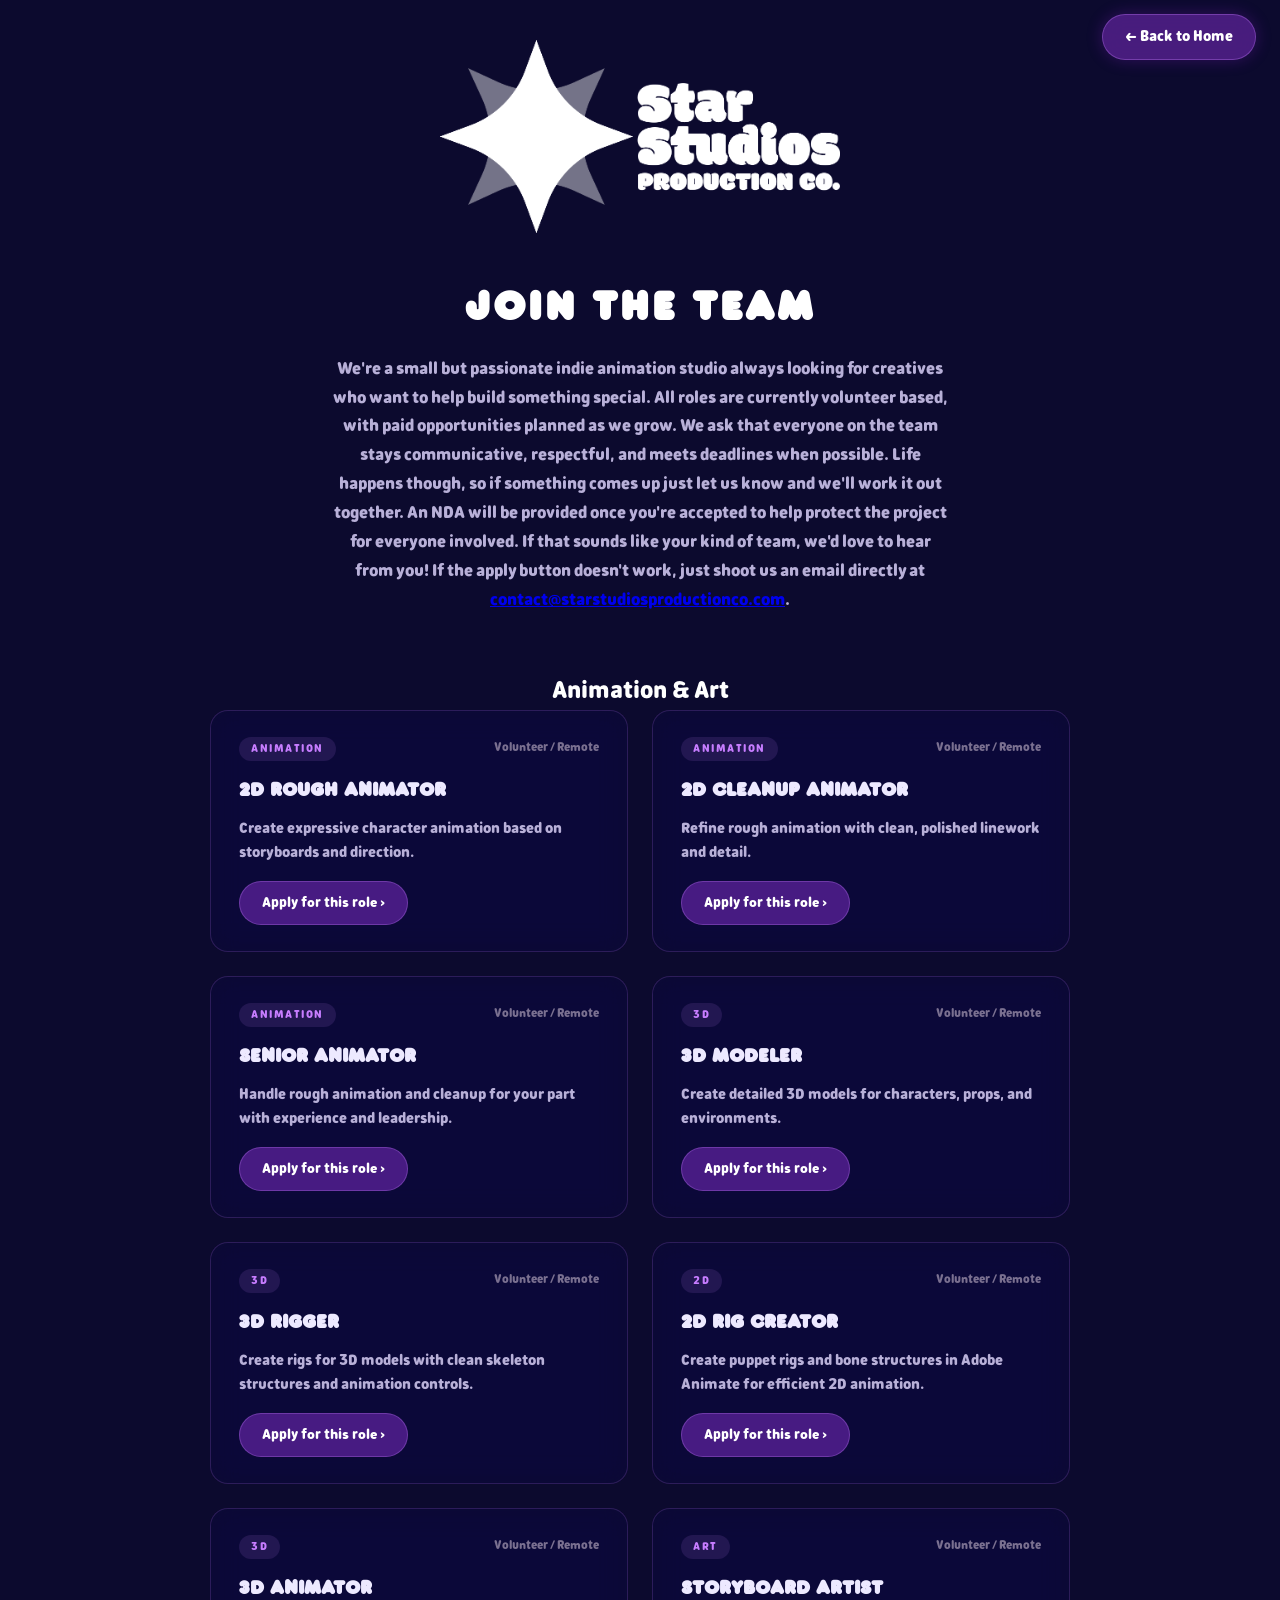
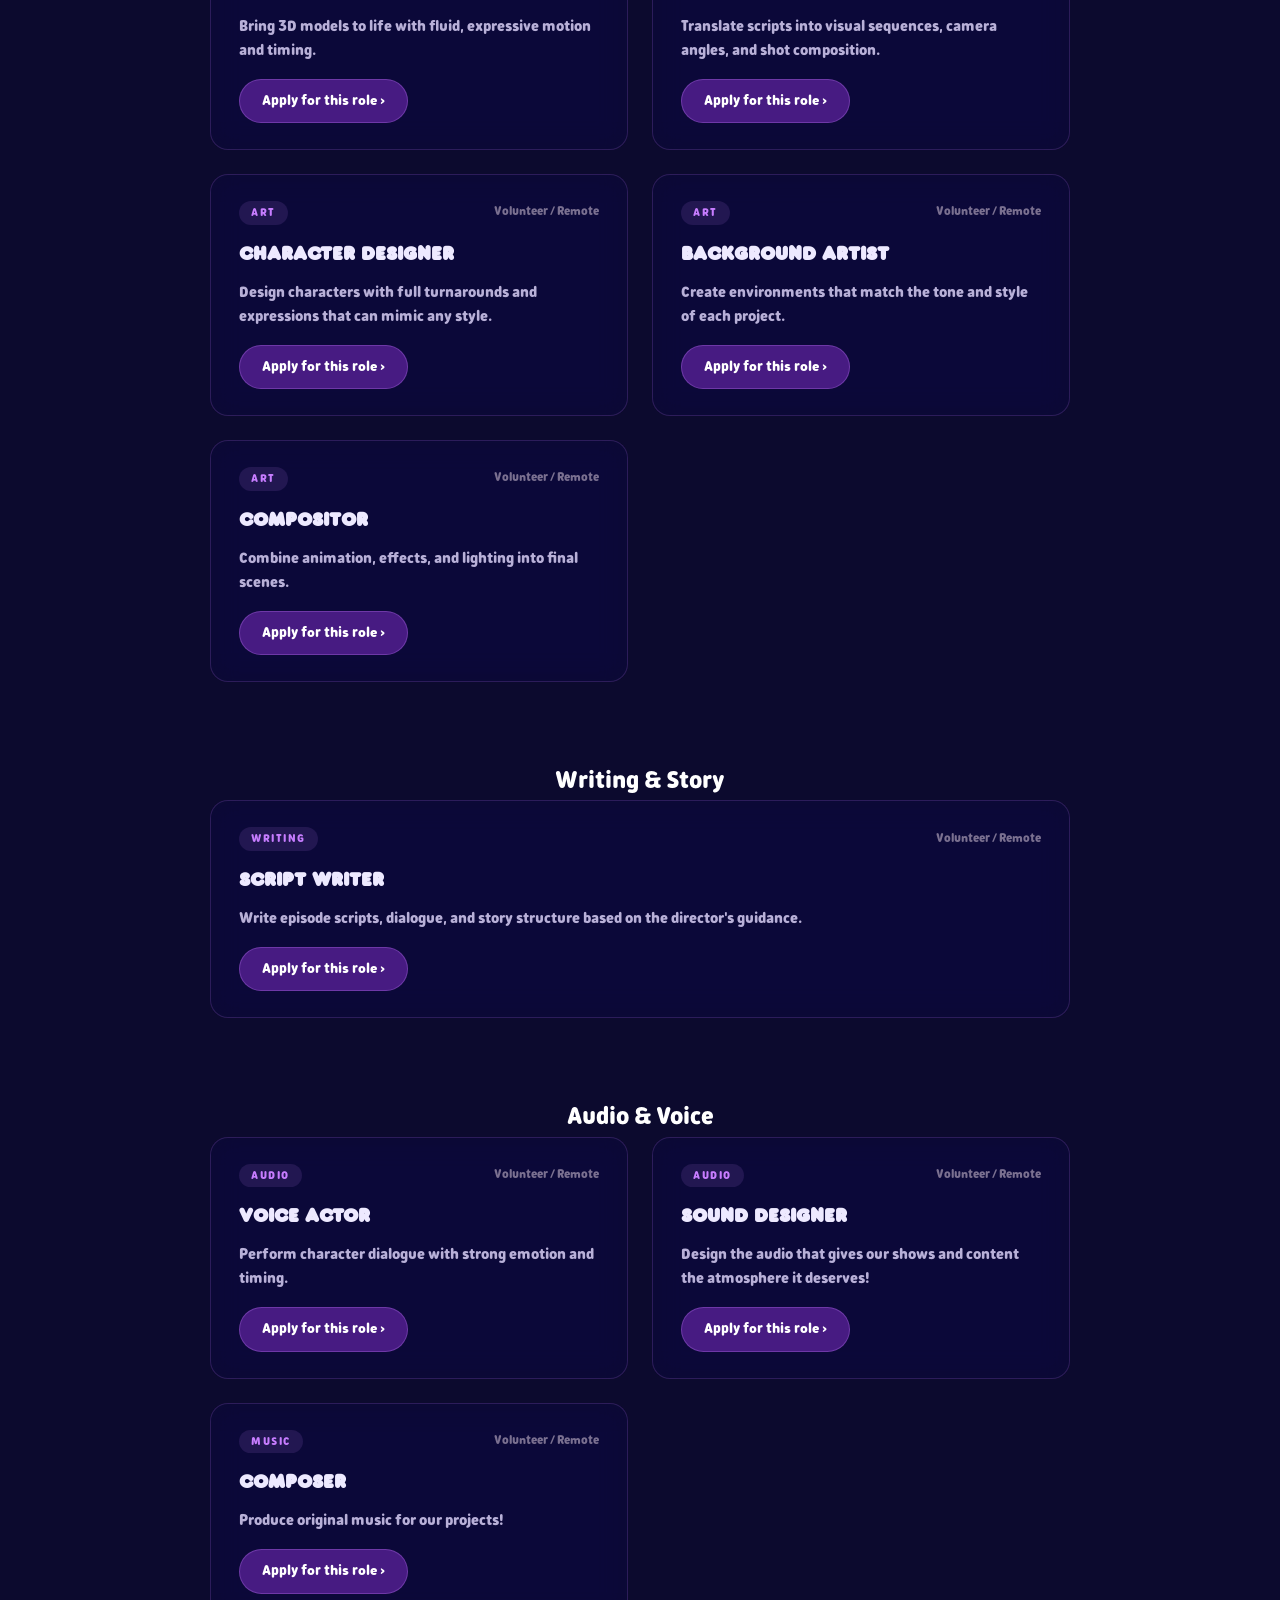
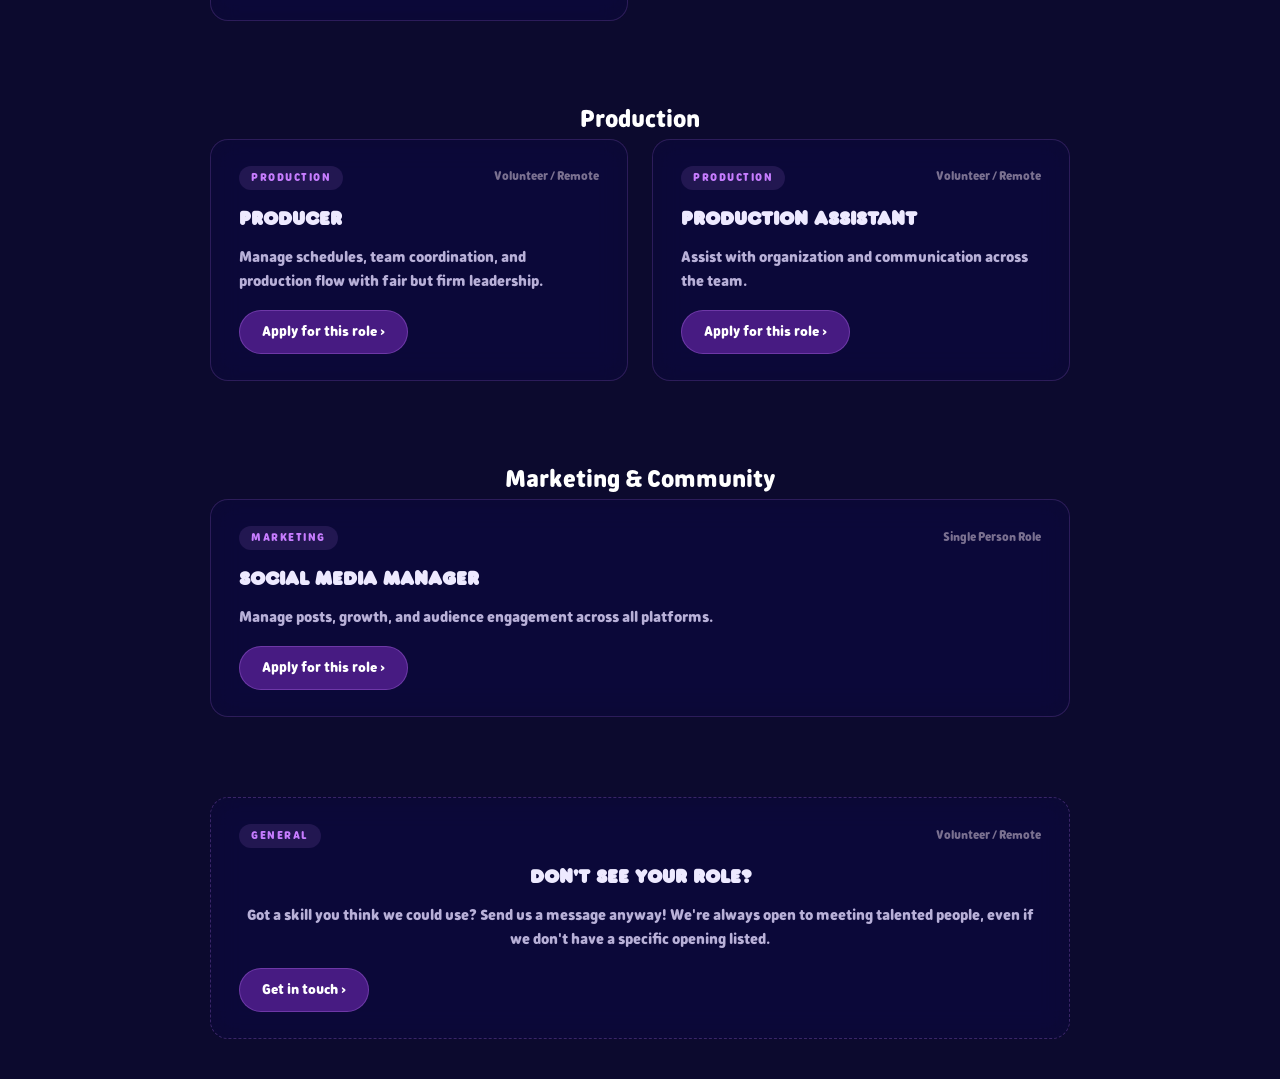
==== commit ef5fbc81: "Rename index - 2026-06-04T022439.108.html to index.html" ====
--- a/careers/index.html
+++ b/careers/index.html
@@ -28,7 +28,7 @@
 
         <section class="careers-hero">
             <h1>JOIN THE TEAM</h1>
-            <p>We're a small but passionate indie animation studio always looking for creatives who want to help build something special. If that's you, we'd love to hear from you! If the button provided to apply doesn't function, it's because your browser or device doesn't have access to an email function. If the apply button doesn't work, simply email: contact@starstudiosproductionco.com </p>
+            <p>We're a small but passionate indie animation studio always looking for creatives who want to help build something special. All roles are currently volunteer based, with paid opportunities planned as we grow. We ask that everyone on the team stays communicative, respectful, and meets deadlines when possible. Life happens though, so if something comes up just let us know and we'll work it out together. An NDA will be provided once you're accepted to help protect the project for everyone involved. If that sounds like your kind of team, we'd love to hear from you! If the apply button doesn't work, just shoot us an email directly at <a href="mailto:contact@starstudiosproductionco.com">contact@starstudiosproductionco.com</a>.</p>
         </section>
 
         <section class="careers-content">
@@ -194,7 +194,7 @@
                             <span class="career-card-type">Volunteer / Remote</span>
                         </div>
                         <h3>COMPOSER</h3>
-                        <p>Produce origonal music for our projects!</p>
+                        <p>Produce original music for our projects!</p>
                         <a href="mailto:submissions@starstudiosproductionco.com?subject=Application: Composer" class="apply-btn">Apply for this role ›</a>
                     </div>
                 </div>
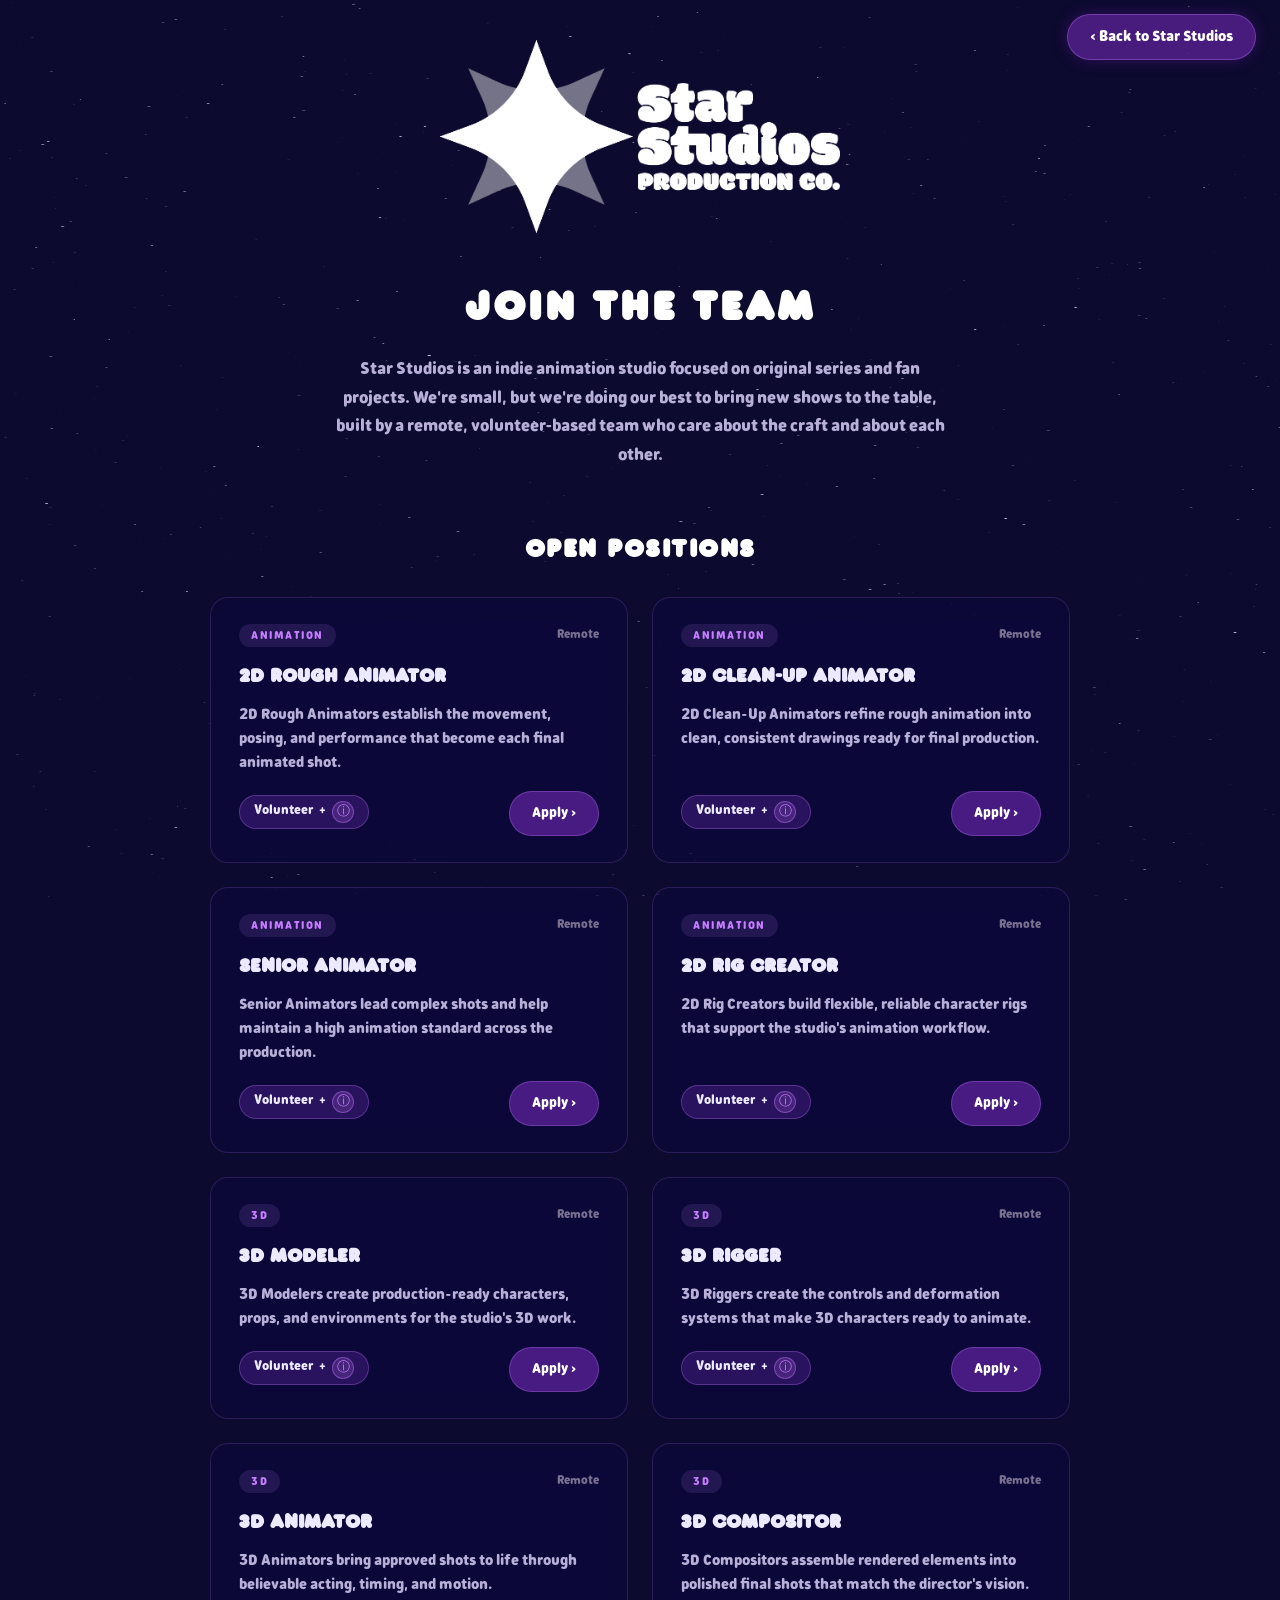
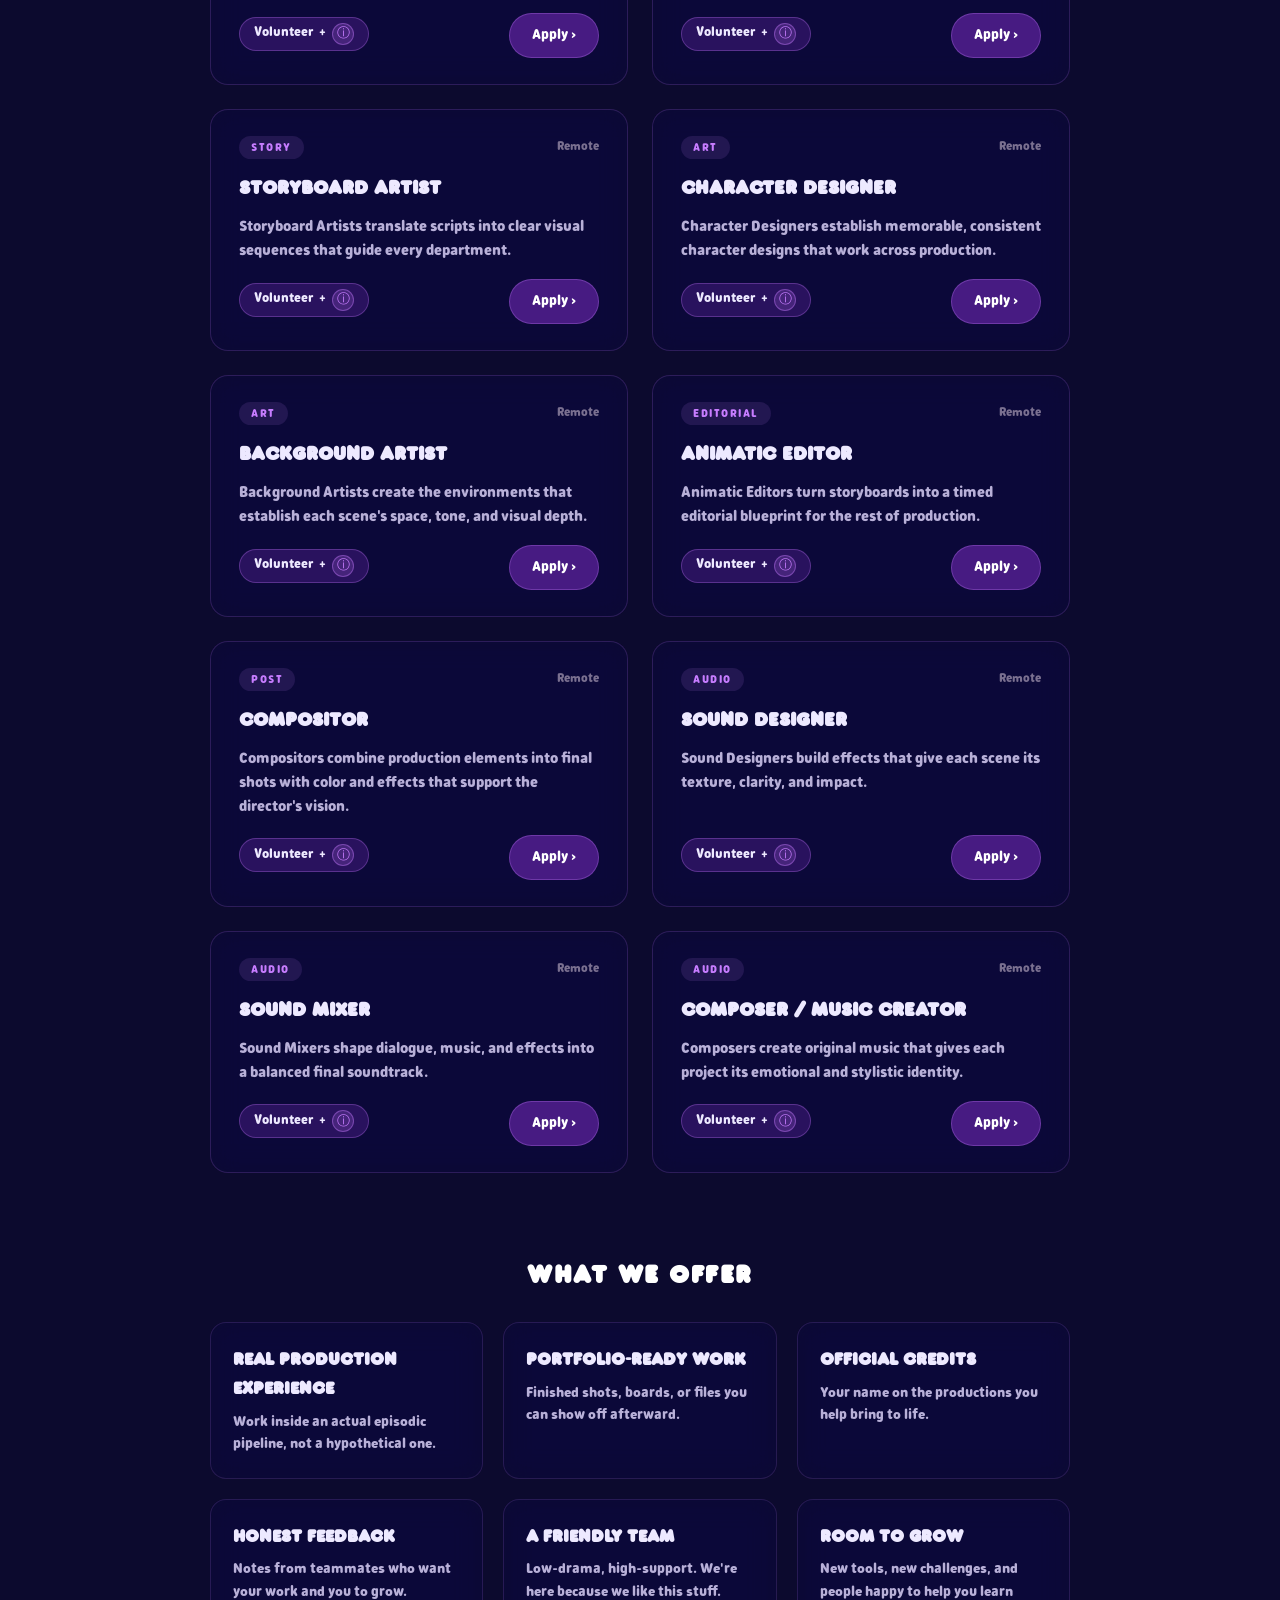
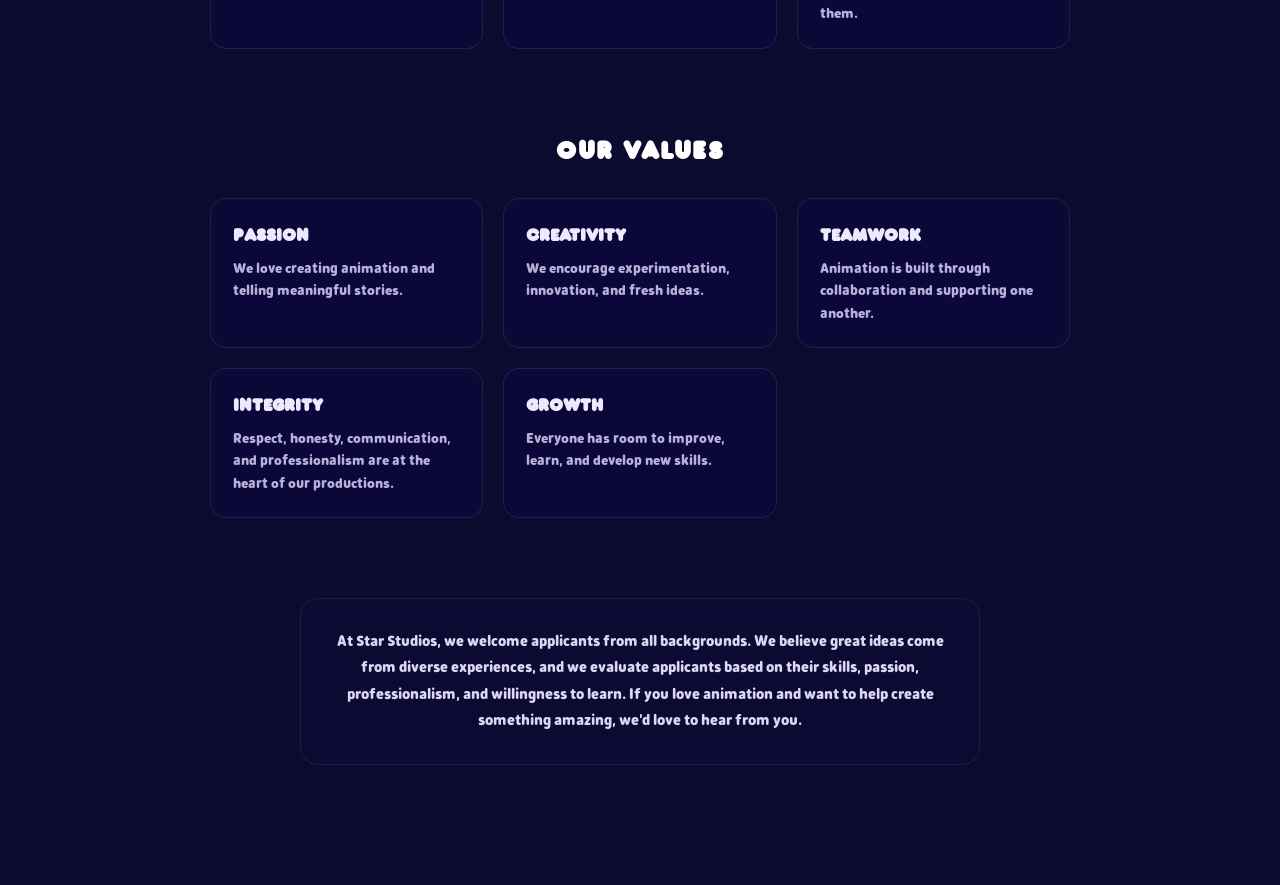
==== commit 7df5c4be: "Applications patch" ====
--- a/careers/index.html
+++ b/careers/index.html
@@ -3,14 +3,14 @@
 <head>
     <meta charset="UTF-8">
     <link rel="icon" type="image/png" href="../favicon.png">
-    <meta property="og:title" content="Careers – Star Studios">
-    <meta property="og:description" content="Join the Star Studios team! We're looking for passionate creatives to help bring our worlds to life.">
+    <meta property="og:title" content="Careers - Star Studios">
+    <meta property="og:description" content="Join the Star Studios team. Remote, volunteer-based positions across editorial, animation, art, voice, sound, and story.">
     <meta property="og:image" content="https://starstudiosproductionco.com/favicon.png">
     <meta property="og:url" content="https://starstudiosproductionco.com/careers">
     <meta property="og:type" content="website">
     <meta name="theme-color" content="#7B2CBF">
     <meta name="viewport" content="width=device-width, initial-scale=1.0">
-    <title>Careers – Star Studios</title>
+    <title>Careers - Star Studios</title>
     <link rel="stylesheet" href="../styles.css">
     <link rel="stylesheet" href="careers.css">
 </head>
@@ -18,242 +18,40 @@
     <canvas id="galaxy-bg"></canvas>
 
     <nav class="topnav">
-        <a href="../" class="topnav-btn">← Back to Home</a>
+        <a href="../" class="topnav-btn">‹ Back to Star Studios</a>
     </nav>
 
     <div class="container">
         <header>
-            <a href="../"><img src="../logo.png" alt="Star Studios Logo" class="logo"></a>
+            <a href="../"><img src="../logo.png" alt="Studio Logo" class="logo"></a>
         </header>
 
         <section class="careers-hero">
             <h1>JOIN THE TEAM</h1>
-            <p>We're a small but passionate indie animation studio always looking for creatives who want to help build something special. All roles are currently volunteer based, with paid opportunities planned as we grow. We ask that everyone on the team stays communicative, respectful, and meets deadlines when possible. Life happens though, so if something comes up just let us know and we'll work it out together. An NDA will be provided once you're accepted to help protect the project for everyone involved. If that sounds like your kind of team, we'd love to hear from you! If the apply button doesn't work, just shoot us an email directly at <a href="mailto:contact@starstudiosproductionco.com">contact@starstudiosproductionco.com</a>.</p>
+            <p id="careers-about"></p>
         </section>
 
-        <section class="careers-content">
-            <!-- Animation & Art Department -->
-            <div class="career-department">
-                <h2 class="department-title">Animation & Art</h2>
-                <div class="careers-list">
-                    <div class="career-card">
-                        <div class="career-card-header">
-                            <span class="career-card-tag">Animation</span>
-                            <span class="career-card-type">Volunteer / Remote</span>
-                        </div>
-                        <h3>2D ROUGH ANIMATOR</h3>
-                        <p>Create expressive character animation based on storyboards and direction.</p>
-                        <a href="mailto:submissions@starstudiosproductionco.com?subject=Application: 2D Rough Animator" class="apply-btn">Apply for this role ›</a>
-                    </div>
+        <h2 class="careers-section-title">OPEN POSITIONS</h2>
+        <section class="careers-list" id="careers-list">
+            <!-- Career cards are rendered by careers-list.js -->
+        </section>
 
-                    <div class="career-card">
-                        <div class="career-card-header">
-                            <span class="career-card-tag">Animation</span>
-                            <span class="career-card-type">Volunteer / Remote</span>
-                        </div>
-                        <h3>2D CLEANUP ANIMATOR</h3>
-                        <p>Refine rough animation with clean, polished linework and detail.</p>
-                        <a href="mailto:submissions@starstudiosproductionco.com?subject=Application: 2D Cleanup Animator" class="apply-btn">Apply for this role ›</a>
-                    </div>
+        <h2 class="careers-section-title">WHAT WE OFFER</h2>
+        <section class="offer-grid" id="offer-grid">
+            <!-- Offer cards rendered by careers-list.js -->
+        </section>
 
-                    <div class="career-card">
-                        <div class="career-card-header">
-                            <span class="career-card-tag">Animation</span>
-                            <span class="career-card-type">Volunteer / Remote</span>
-                        </div>
-                        <h3>SENIOR ANIMATOR</h3>
-                        <p>Handle rough animation and cleanup for your part with experience and leadership.</p>
-                        <a href="mailto:submissions@starstudiosproductionco.com?subject=Application: Senior Animator" class="apply-btn">Apply for this role ›</a>
-                    </div>
+        <h2 class="careers-section-title">OUR VALUES</h2>
+        <section class="values-grid" id="values-grid">
+            <!-- Value cards rendered by careers-list.js -->
+        </section>
 
-                    <div class="career-card">
-                        <div class="career-card-header">
-                            <span class="career-card-tag">3D</span>
-                            <span class="career-card-type">Volunteer / Remote</span>
-                        </div>
-                        <h3>3D MODELER</h3>
-                        <p>Create detailed 3D models for characters, props, and environments.</p>
-                        <a href="mailto:submissions@starstudiosproductionco.com?subject=Application: 3D Modeler" class="apply-btn">Apply for this role ›</a>
-                    </div>
+        <div class="inclusivity-block" id="inclusivity-block"></div>
+    </div>
 
-                    <div class="career-card">
-                        <div class="career-card-header">
-                            <span class="career-card-tag">3D</span>
-                            <span class="career-card-type">Volunteer / Remote</span>
-                        </div>
-                        <h3>3D RIGGER</h3>
-                        <p>Create rigs for 3D models with clean skeleton structures and animation controls.</p>
-                        <a href="mailto:submissions@starstudiosproductionco.com?subject=Application: 3D Rigger" class="apply-btn">Apply for this role ›</a>
-                    </div>
-
-                    <div class="career-card">
-                        <div class="career-card-header">
-                            <span class="career-card-tag">2D</span>
-                            <span class="career-card-type">Volunteer / Remote</span>
-                        </div>
-                        <h3>2D RIG CREATOR</h3>
-                        <p>Create puppet rigs and bone structures in Adobe Animate for efficient 2D animation.</p>
-                        <a href="mailto:submissions@starstudiosproductionco.com?subject=Application: 2D Rig Creator" class="apply-btn">Apply for this role ›</a>
-                    </div>
-
-                    <div class="career-card">
-                        <div class="career-card-header">
-                            <span class="career-card-tag">3D</span>
-                            <span class="career-card-type">Volunteer / Remote</span>
-                        </div>
-                        <h3>3D ANIMATOR</h3>
-                        <p>Bring 3D models to life with fluid, expressive motion and timing.</p>
-                        <a href="mailto:submissions@starstudiosproductionco.com?subject=Application: 3D Animator" class="apply-btn">Apply for this role ›</a>
-                    </div>
-
-                    <div class="career-card">
-                        <div class="career-card-header">
-                            <span class="career-card-tag">Art</span>
-                            <span class="career-card-type">Volunteer / Remote</span>
-                        </div>
-                        <h3>STORYBOARD ARTIST</h3>
-                        <p>Translate scripts into visual sequences, camera angles, and shot composition.</p>
-                        <a href="mailto:submissions@starstudiosproductionco.com?subject=Application: Storyboard Artist" class="apply-btn">Apply for this role ›</a>
-                    </div>
-
-                    <div class="career-card">
-                        <div class="career-card-header">
-                            <span class="career-card-tag">Art</span>
-                            <span class="career-card-type">Volunteer / Remote</span>
-                        </div>
-                        <h3>CHARACTER DESIGNER</h3>
-                        <p>Design characters with full turnarounds and expressions that can mimic any style.</p>
-                        <a href="mailto:submissions@starstudiosproductionco.com?subject=Application: Character Designer" class="apply-btn">Apply for this role ›</a>
-                    </div>
-
-                    <div class="career-card">
-                        <div class="career-card-header">
-                            <span class="career-card-tag">Art</span>
-                            <span class="career-card-type">Volunteer / Remote</span>
-                        </div>
-                        <h3>BACKGROUND ARTIST</h3>
-                        <p>Create environments that match the tone and style of each project.</p>
-                        <a href="mailto:submissions@starstudiosproductionco.com?subject=Application: Background Artist" class="apply-btn">Apply for this role ›</a>
-                    </div>
-
-                    <div class="career-card">
-                        <div class="career-card-header">
-                            <span class="career-card-tag">Art</span>
-                            <span class="career-card-type">Volunteer / Remote</span>
-                        </div>
-                        <h3>COMPOSITOR</h3>
-                        <p>Combine animation, effects, and lighting into final scenes.</p>
-                        <a href="mailto:submissions@starstudiosproductionco.com?subject=Application: Compositor" class="apply-btn">Apply for this role ›</a>
-                    </div>
-                </div>
-            </div>
-
-            <!-- Writing & Story Department -->
-            <div class="career-department">
-                <h2 class="department-title">Writing & Story</h2>
-                <div class="careers-list">
-                    <div class="career-card">
-                        <div class="career-card-header">
-                            <span class="career-card-tag">Writing</span>
-                            <span class="career-card-type">Volunteer / Remote</span>
-                        </div>
-                        <h3>SCRIPT WRITER</h3>
-                        <p>Write episode scripts, dialogue, and story structure based on the director's guidance.</p>
-                        <a href="mailto:submissions@starstudiosproductionco.com?subject=Application: Script Writer" class="apply-btn">Apply for this role ›</a>
-                    </div>
-                </div>
-            </div>
-
-            <!-- Audio & Voice Department -->
-            <div class="career-department">
-                <h2 class="department-title">Audio & Voice</h2>
-                <div class="careers-list">
-                    <div class="career-card">
-                        <div class="career-card-header">
-                            <span class="career-card-tag">Audio</span>
-                            <span class="career-card-type">Volunteer / Remote</span>
-                        </div>
-                        <h3>VOICE ACTOR</h3>
-                        <p>Perform character dialogue with strong emotion and timing.</p>
-                        <a href="mailto:casting@starstudiosproductionco.com?subject=Application: Voice Actor" class="apply-btn">Apply for this role ›</a>
-                    </div>
-
-                    <div class="career-card">
-                        <div class="career-card-header">
-                            <span class="career-card-tag">Audio</span>
-                            <span class="career-card-type">Volunteer / Remote</span>
-                        </div>
-                        <h3>SOUND DESIGNER</h3>
-                        <p>Design the audio that gives our shows and content the atmosphere it deserves!</p>
-                        <a href="mailto:submissions@starstudiosproductionco.com?subject=Application: Sound Designer" class="apply-btn">Apply for this role ›</a>
-                    </div>
-
-                    <div class="career-card">
-                        <div class="career-card-header">
-                            <span class="career-card-tag">Music</span>
-                            <span class="career-card-type">Volunteer / Remote</span>
-                        </div>
-                        <h3>COMPOSER</h3>
-                        <p>Produce original music for our projects!</p>
-                        <a href="mailto:submissions@starstudiosproductionco.com?subject=Application: Composer" class="apply-btn">Apply for this role ›</a>
-                    </div>
-                </div>
-            </div>
-
-            <!-- Production Department -->
-            <div class="career-department">
-                <h2 class="department-title">Production</h2>
-                <div class="careers-list">
-                    <div class="career-card">
-                        <div class="career-card-header">
-                            <span class="career-card-tag">Production</span>
-                            <span class="career-card-type">Volunteer / Remote</span>
-                        </div>
-                        <h3>PRODUCER</h3>
-                        <p>Manage schedules, team coordination, and production flow with fair but firm leadership.</p>
-                        <a href="mailto:production@starstudiosproductionco.com?subject=Application: Producer" class="apply-btn">Apply for this role ›</a>
-                    </div>
-
-                    <div class="career-card">
-                        <div class="career-card-header">
-                            <span class="career-card-tag">Production</span>
-                            <span class="career-card-type">Volunteer / Remote</span>
-                        </div>
-                        <h3>PRODUCTION ASSISTANT</h3>
-                        <p>Assist with organization and communication across the team.</p>
-                        <a href="mailto:production@starstudiosproductionco.com?subject=Application: Production Assistant" class="apply-btn">Apply for this role ›</a>
-                    </div>
-                </div>
-            </div>
-
-            <!-- Marketing & Community Department -->
-            <div class="career-department">
-                <h2 class="department-title">Marketing & Community</h2>
-                <div class="careers-list">
-                    <div class="career-card">
-                        <div class="career-card-header">
-                            <span class="career-card-tag">Marketing</span>
-                            <span class="career-card-type">Single Person Role</span>
-                        </div>
-                        <h3>SOCIAL MEDIA MANAGER</h3>
-                        <p>Manage posts, growth, and audience engagement across all platforms.</p>
-                        <a href="mailto:submissions@starstudiosproductionco.com?subject=Application: Social Media Manager" class="apply-btn">Apply for this role ›</a>
-                    </div>
-                </div>
-            </div>
-
-            <!-- General Inquiry -->
-            <div class="career-card career-card--general">
-                <div class="career-card-header">
-                    <span class="career-card-tag">General</span>
-                    <span class="career-card-type">Volunteer / Remote</span>
-                </div>
-                <h3>DON'T SEE YOUR ROLE?</h3>
-                <p>Got a skill you think we could use? Send us a message anyway! We're always open to meeting talented people, even if we don't have a specific opening listed.</p>
-                <a href="mailto:contact@starstudiosproductionco.com?subject=Application: General" class="apply-btn">Get in touch ›</a>
-            </div>
-        </section>
-    </div>
+    <script src="js/careers-data.js"></script>
+    <script src="js/careers-common.js"></script>
+    <script src="js/careers-list.js"></script>
 
     <script>
     const canvas = document.getElementById('galaxy-bg');
@@ -266,19 +64,19 @@
     function fade(t) { return t * t * t * (t * (t * 6 - 15) + 10); }
     function lerp(a, b, t) { return a + t * (b - a); }
     function grad(hash, x, y) { const h = hash & 3; const u = h < 2 ? x : y, v = h < 2 ? y : x; return ((h & 1) ? -u : u) + ((h & 2) ? -v : v); }
-    function noise(x, y) { const X = Math.floor(x) & 255, Y = Math.floor(y) & 255; x -= Math.floor(x); y -= Math.floor(y); const u = fade(x), v = fade(y); const a = perm[X] + Y, b = perm[X + 1] + Y; r[...]
-    function fbm(x, y, octaves = 5) { let val = 0, amp = 0.5, freq = 1, max = 0; for (let i = 0; i < octaves; i++) { val += noise(x * freq, y * freq) * amp; max += amp; amp *= 0.5; freq *= 2.1; } retu[...]
-    function noiseToColor(n) { const t = (n + 1) * 0.5; if (t < 0.28) { const f = t / 0.28; return [lerp(4, 10, f), lerp(3, 8, f), lerp(20, 40, f)]; } else if (t < 0.52) { const f = (t - 0.28) / 0.24;[...]
+    function noise(x, y) { const X = Math.floor(x) & 255, Y = Math.floor(y) & 255; x -= Math.floor(x); y -= Math.floor(y); const u = fade(x), v = fade(y); const a = perm[X] + Y, b = perm[X + 1] + Y; return lerp(lerp(grad(perm[a], x, y), grad(perm[b], x - 1, y), u), lerp(grad(perm[a + 1], x, y - 1), grad(perm[b + 1], x - 1, y - 1), u), v); }
+    function fbm(x, y, octaves = 5) { let val = 0, amp = 0.5, freq = 1, max = 0; for (let i = 0; i < octaves; i++) { val += noise(x * freq, y * freq) * amp; max += amp; amp *= 0.5; freq *= 2.1; } return val / max; }
+    function noiseToColor(n) { const t = (n + 1) * 0.5; if (t < 0.28) { const f = t / 0.28; return [lerp(4, 10, f), lerp(3, 8, f), lerp(20, 40, f)]; } else if (t < 0.52) { const f = (t - 0.28) / 0.24; return [lerp(10, 25, f), lerp(8, 22, f), lerp(40, 100, f)]; } else if (t < 0.74) { const f = (t - 0.52) / 0.22; return [lerp(25, 42, f), lerp(22, 19, f), lerp(100, 107, f)]; } else { const f = Math.min((t - 0.74) / 0.26, 1); return [lerp(42, 100, f), lerp(19, 30, f), lerp(107, 180, f)]; } }
     let stars = [];
-    function initStars() { stars = []; const count = Math.floor((canvas.width * canvas.height) / 4500); for (let i = 0; i < count; i++) { stars.push({ x: Math.random() * canvas.width, y: Math.random()[...]
+    function initStars() { stars = []; const count = Math.floor((canvas.width * canvas.height) / 4500); for (let i = 0; i < count; i++) { stars.push({ x: Math.random() * canvas.width, y: Math.random() * canvas.height, r: Math.random() * 1.5 + 0.15, alpha: Math.random() * 0.55 + 0.35, speed: Math.random() * 0.015 + 0.004, phase: Math.random() * Math.PI * 2 }); } }
     let noiseCanvas, noiseCtx;
     const SCALE = 4;
-    function buildNoiseCanvas() { noiseCanvas = document.createElement('canvas'); noiseCanvas.width = Math.ceil(canvas.width / SCALE); noiseCanvas.height = Math.ceil(canvas.height / SCALE); noiseCtx =[...]
-    function drawNoise(t) { const w = noiseCanvas.width, h = noiseCanvas.height; const img = noiseCtx.createImageData(w, h); const xScale = 0.003, yScale = 0.003; const drift = t * 0.014; for (let y =[...]
+    function buildNoiseCanvas() { noiseCanvas = document.createElement('canvas'); noiseCanvas.width = Math.ceil(canvas.width / SCALE); noiseCanvas.height = Math.ceil(canvas.height / SCALE); noiseCtx = noiseCanvas.getContext('2d'); }
+    function drawNoise(t) { const w = noiseCanvas.width, h = noiseCanvas.height; const img = noiseCtx.createImageData(w, h); const xScale = 0.003, yScale = 0.003; const drift = t * 0.014; for (let y = 0; y < h; y++) { for (let x = 0; x < w; x++) { const n = fbm(x * xScale + drift, y * yScale + drift * 0.55); const [r, g, b] = noiseToColor(n); const i = (y * w + x) * 4; img.data[i] = r; img.data[i + 1] = g; img.data[i + 2] = b; img.data[i + 3] = 255; } } noiseCtx.putImageData(img, 0, 0); }
     function resize() { canvas.width = window.innerWidth; canvas.height = Math.max(window.innerHeight, document.body.scrollHeight); buildNoiseCanvas(); initStars(); }
     let lastNoise = -999, noiseTime = 0;
     const NOISE_INTERVAL = 0.15;
-    function animate(ts) { noiseTime = ts * 0.001; if (noiseTime - lastNoise > NOISE_INTERVAL) { drawNoise(noiseTime); lastNoise = noiseTime; } ctx.imageSmoothingEnabled = true; ctx.imageSmoothingQual[...]
+    function animate(ts) { noiseTime = ts * 0.001; if (noiseTime - lastNoise > NOISE_INTERVAL) { drawNoise(noiseTime); lastNoise = noiseTime; } ctx.imageSmoothingEnabled = true; ctx.imageSmoothingQuality = 'high'; ctx.drawImage(noiseCanvas, 0, 0, canvas.width, canvas.height); for (const s of stars) { const alpha = s.alpha * (0.55 + 0.45 * Math.sin(noiseTime * s.speed * 60 + s.phase)); ctx.beginPath(); ctx.arc(s.x, s.y, s.r, 0, Math.PI * 2); ctx.fillStyle = `rgba(237,233,255,${alpha.toFixed(3)})`; ctx.fill(); } requestAnimationFrame(animate); }
     window.addEventListener('resize', () => { resize(); });
     resize(); drawNoise(0); requestAnimationFrame(animate);
     </script>
--- a/careers/careers.css
+++ b/careers/careers.css
@@ -1,4 +1,16 @@
-/* careers/careers.css — styles specific to the careers page */
+/* careers/careers.css - styles specific to the careers page */
+
+/* Every heading set in Frankfurter renders in caps, no matter
+   how the text is typed in the markup - including job titles
+   pulled from careers-data.js. */
+.careers-hero h1,
+.career-card h3,
+.vp-modal h2,
+.offer-card h3,
+.value-card h3,
+.careers-section-title {
+    text-transform: uppercase;
+}
 
 .careers-hero {
     text-align: center;
@@ -114,6 +126,243 @@
     box-shadow: 0 0 20px rgba(160, 32, 240, 0.4);
 }
 
+.career-card-footer {
+    display: flex;
+    align-items: center;
+    justify-content: space-between;
+    gap: 12px;
+    margin-top: auto;
+}
+
+/* Info button (used for "Volunteer+" tooltip triggers) */
+.info-btn {
+    display: inline-flex;
+    align-items: center;
+    justify-content: center;
+    width: 22px;
+    height: 22px;
+    border-radius: 50%;
+    background: rgba(199, 125, 255, 0.18);
+    border: 1px solid rgba(199, 125, 255, 0.4);
+    color: #C77DFF;
+    font-size: 13px;
+    font-family: 'Salda', Arial, sans-serif;
+    cursor: pointer;
+    line-height: 1;
+    transition: background 0.2s ease, transform 0.2s ease;
+}
+
+.info-btn:hover {
+    background: rgba(199, 125, 255, 0.35);
+    transform: scale(1.08);
+}
+
+.status-pill {
+    display: inline-flex;
+    align-items: center;
+    gap: 6px;
+    font-size: 13px;
+    color: #EDE9FF;
+    background: rgba(123, 44, 191, 0.28);
+    border: 1px solid rgba(199, 125, 255, 0.3);
+    border-radius: 30px;
+    padding: 5px 14px;
+    font-family: 'Salda', Arial, sans-serif;
+}
+
+/* Frankfurter does not include a usable plus glyph. */
+.vp-plus {
+    font-family: 'Salda', Arial, sans-serif;
+    font-weight: 400;
+    text-transform: none;
+}
+
+/* Volunteer+ info modal (shared across careers pages) */
+.vp-modal-overlay {
+    position: fixed;
+    inset: 0;
+    z-index: 1000;
+    display: flex;
+    align-items: center;
+    justify-content: center;
+    padding: 20px;
+    background: rgba(6, 5, 24, 0.72);
+    backdrop-filter: blur(6px);
+    -webkit-backdrop-filter: blur(6px);
+    opacity: 0;
+    visibility: hidden;
+    transition: opacity 0.25s ease, visibility 0.25s ease;
+}
+
+.vp-modal-overlay.vp-modal-open {
+    opacity: 1;
+    visibility: visible;
+}
+
+.vp-modal {
+    position: relative;
+    max-width: 560px;
+    width: 100%;
+    max-height: 84vh;
+    overflow-y: auto;
+    background: #15124A;
+    border: 1px solid rgba(199, 125, 255, 0.3);
+    border-radius: 20px;
+    padding: 36px 34px;
+    box-shadow: 0 0 60px rgba(160, 32, 240, 0.35);
+    text-align: left;
+    transform: translateY(12px) scale(0.98);
+    transition: transform 0.25s ease;
+}
+
+.vp-modal-overlay.vp-modal-open .vp-modal {
+    transform: translateY(0) scale(1);
+}
+
+.vp-modal h2 {
+    font-family: 'Frank', Arial, sans-serif;
+    font-size: 26px;
+    color: #FFFFFF;
+    margin-bottom: 18px;
+    letter-spacing: 1px;
+}
+
+/* Salda includes the plus glyph and keeps the Volunteer+ title readable. */
+#vp-modal-title {
+    font-family: 'Salda', Arial, sans-serif;
+    font-size: 34px;
+    letter-spacing: 0.4px;
+    line-height: 1.1;
+}
+
+.vp-modal-body p {
+    font-size: 15px;
+    color: #DCD6F5;
+    line-height: 1.7;
+    margin-bottom: 14px;
+}
+
+.vp-modal-body ul {
+    margin: 0 0 14px 20px;
+    color: #DCD6F5;
+    font-size: 15px;
+    line-height: 1.7;
+}
+
+.vp-modal-body li {
+    margin-bottom: 6px;
+}
+
+.vp-modal-body ul {
+    list-style: none;
+    padding-left: 0;
+}
+
+.vp-modal-body li {
+    position: relative;
+    padding-left: 18px;
+}
+
+.vp-modal-body li::before {
+    content: "•";
+    position: absolute;
+    left: 0;
+    color: #C77DFF;
+}
+
+.vp-modal-close {
+    position: absolute;
+    top: 18px;
+    right: 18px;
+    background: rgba(199, 125, 255, 0.15);
+    border: 1px solid rgba(199, 125, 255, 0.3);
+    color: #EDE9FF;
+    width: 32px;
+    height: 32px;
+    border-radius: 50%;
+    font-size: 20px;
+    line-height: 1;
+    cursor: pointer;
+    transition: background 0.2s ease;
+}
+
+.vp-modal-close:hover {
+    background: rgba(199, 125, 255, 0.35);
+}
+
+/* ── Offer cards / Values grid (careers listing page) ── */
+.offer-grid,
+.values-grid {
+    display: grid;
+    grid-template-columns: repeat(auto-fit, minmax(220px, 1fr));
+    gap: 20px;
+    margin-bottom: 80px;
+}
+
+.offer-card,
+.value-card {
+    backdrop-filter: blur(14px) saturate(1.3);
+    -webkit-backdrop-filter: blur(14px) saturate(1.3);
+    background: rgba(14, 11, 61, 0.35);
+    border: 1px solid rgba(199, 125, 255, 0.15);
+    border-radius: 16px;
+    padding: 22px 22px;
+    text-align: left;
+    transition: transform 0.25s ease, border-color 0.25s ease;
+}
+
+.offer-card:hover,
+.value-card:hover {
+    transform: translateY(-3px);
+    border-color: rgba(199, 125, 255, 0.4);
+}
+
+.offer-card h3,
+.value-card h3 {
+    font-family: 'Frank', Arial, sans-serif;
+    font-size: 18px;
+    color: #EDE9FF;
+    margin-bottom: 8px;
+}
+
+.offer-card p,
+.value-card p {
+    font-size: 14px;
+    color: #B8B0D8;
+    line-height: 1.6;
+}
+
+.careers-section-title {
+    font-size: 26px;
+    font-family: 'Frank', Arial, sans-serif;
+    letter-spacing: 1.5px;
+    color: #FFFFFF;
+    margin-bottom: 28px;
+    text-align: center;
+}
+
+.inclusivity-block {
+    max-width: 680px;
+    margin: 0 auto 80px auto;
+    text-align: center;
+    background: rgba(14, 11, 61, 0.3);
+    border: 1px solid rgba(199, 125, 255, 0.12);
+    border-radius: 18px;
+    padding: 30px 32px;
+    color: #DCD6F5;
+    font-size: 15px;
+    line-height: 1.75;
+}
+
+.about-block {
+    max-width: 700px;
+    margin: 0 auto 70px auto;
+    text-align: center;
+    color: #EDE9FF;
+    font-size: 16px;
+    line-height: 1.7;
+}
+
 @media (max-width: 600px) {
     .careers-hero h1 {
         font-size: 30px;
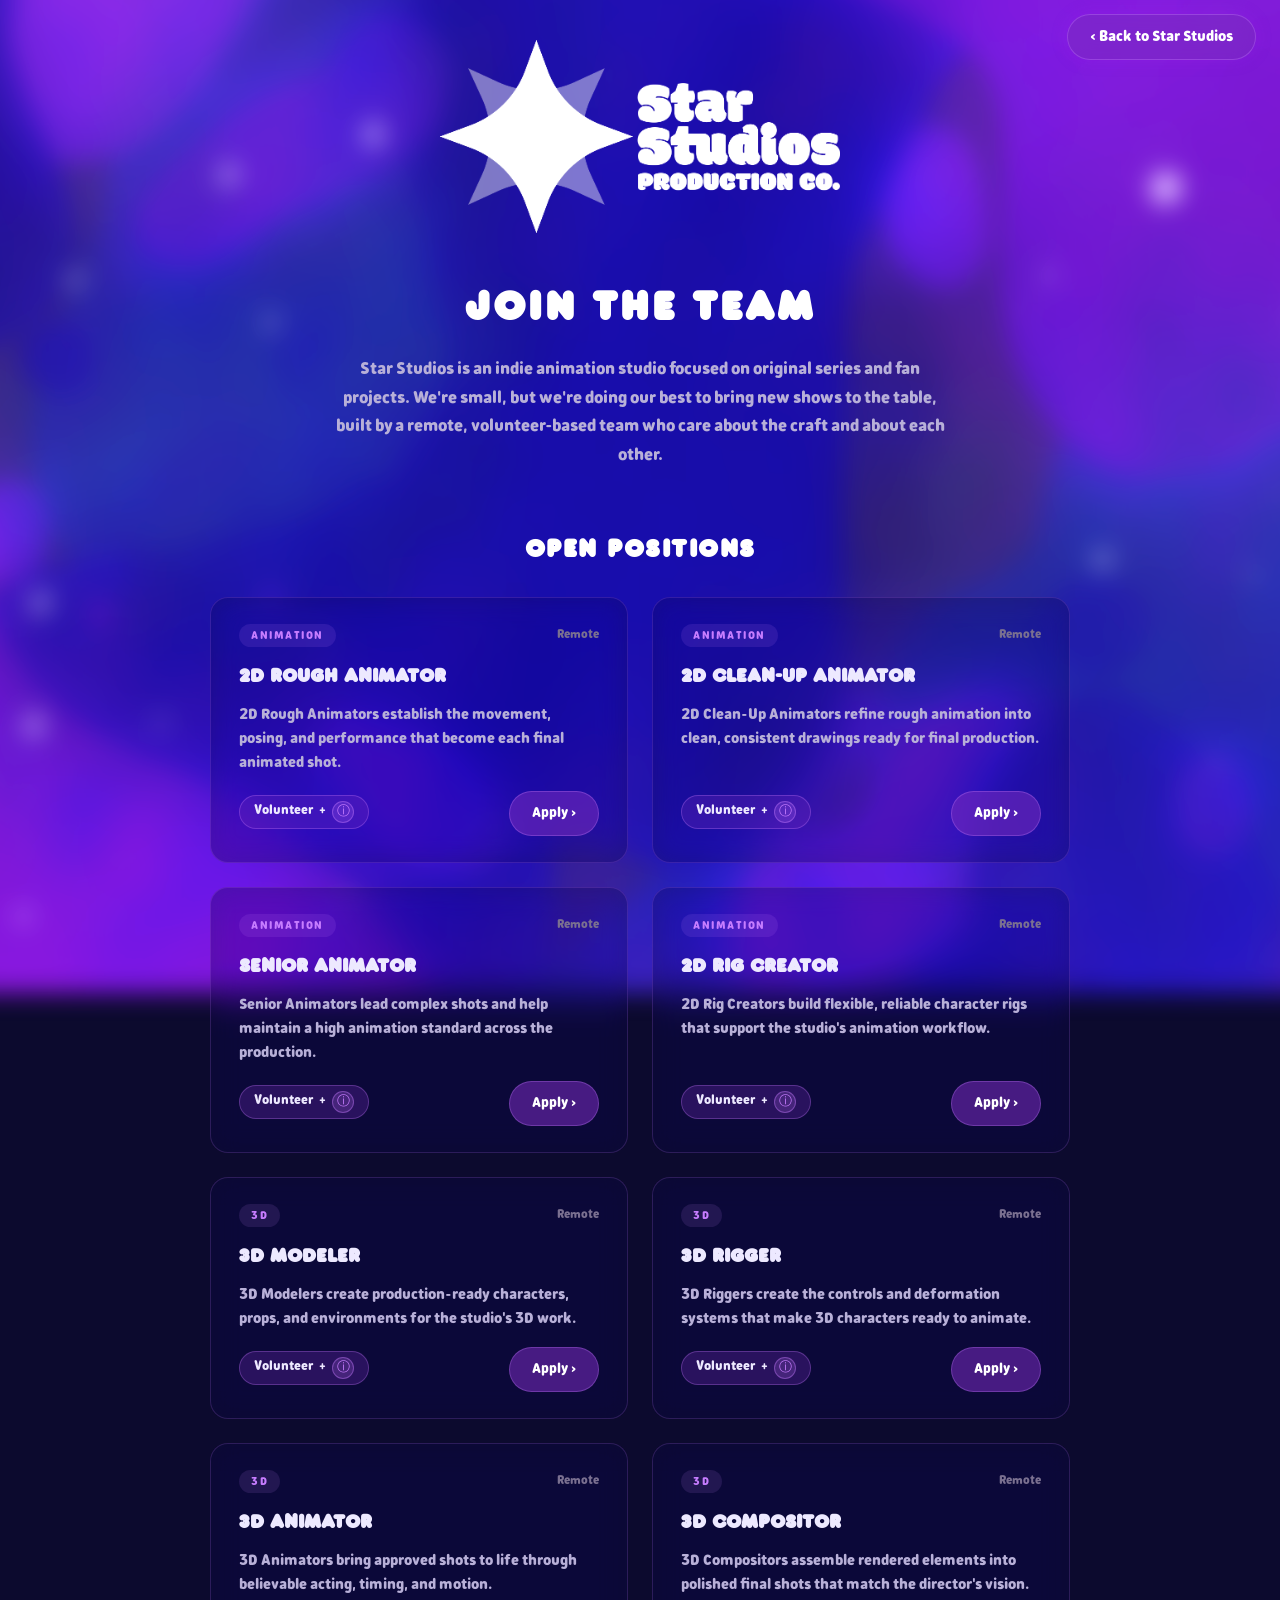
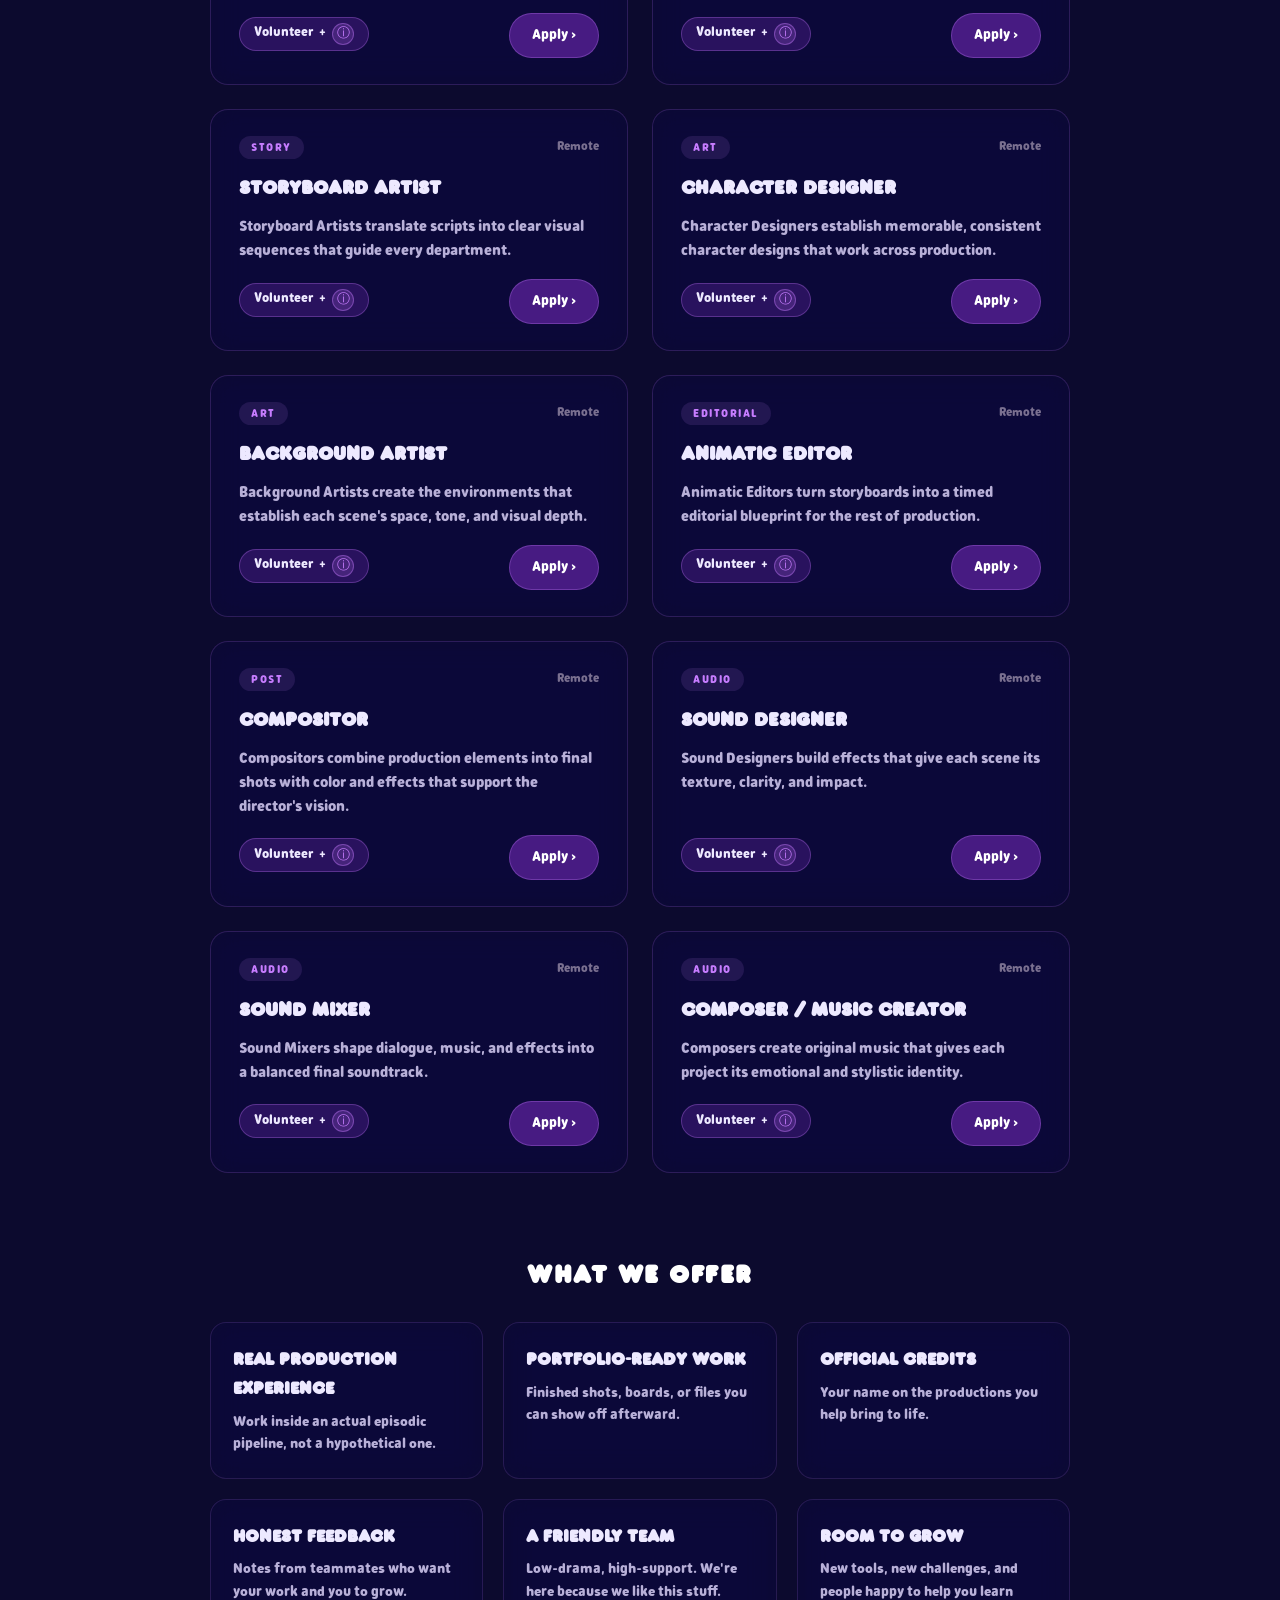
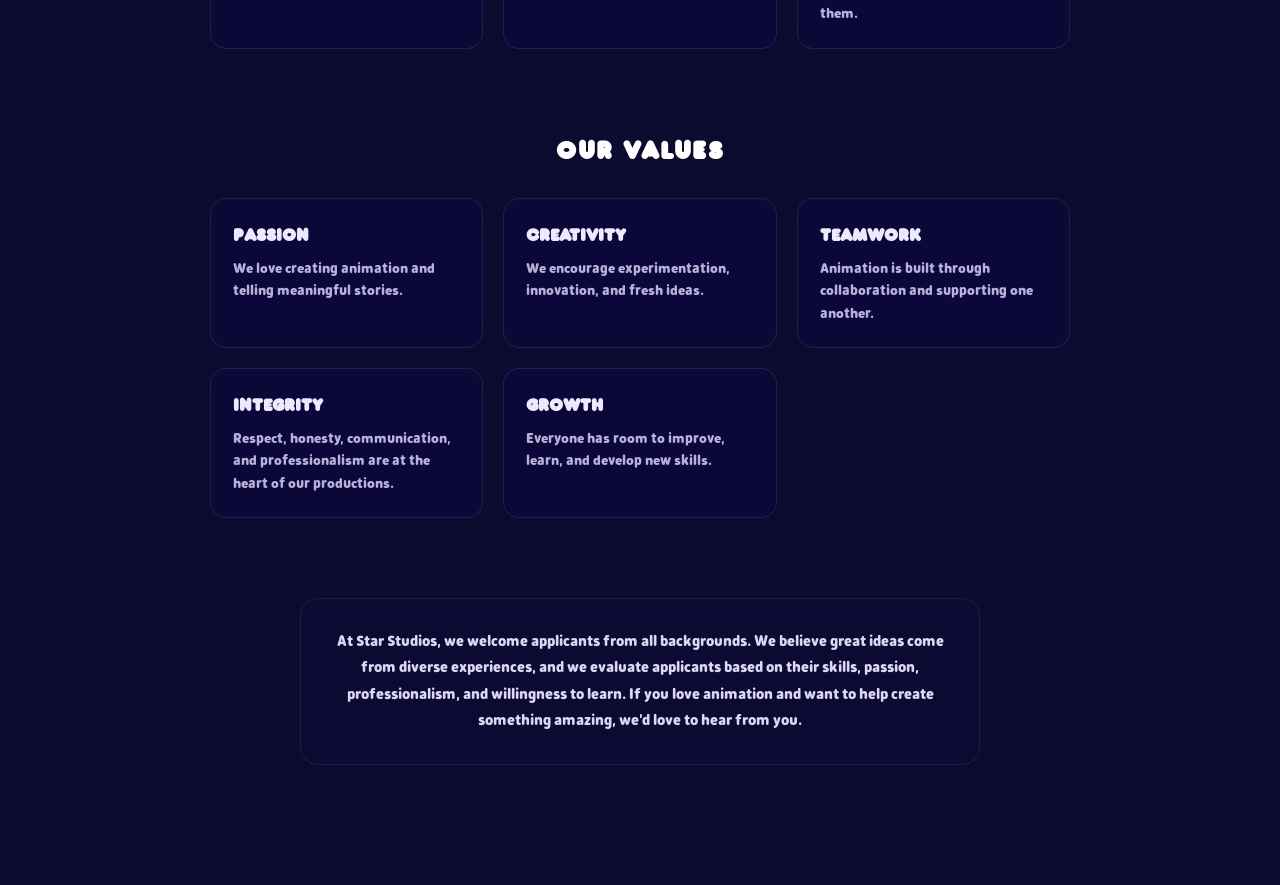
==== commit e6b26270: "Job API - Rate Limit & Backgrounds" ====
--- a/careers/index.html
+++ b/careers/index.html
@@ -15,7 +15,7 @@
     <link rel="stylesheet" href="careers.css">
 </head>
 <body>
-    <canvas id="galaxy-bg"></canvas>
+    <div id="site-background" aria-hidden="true"></div>
 
     <nav class="topnav">
         <a href="../" class="topnav-btn">‹ Back to Star Studios</a>
@@ -53,32 +53,5 @@
     <script src="js/careers-common.js"></script>
     <script src="js/careers-list.js"></script>
 
-    <script>
-    const canvas = document.getElementById('galaxy-bg');
-    const ctx = canvas.getContext('2d');
-    const p = new Uint8Array(256);
-    for (let i = 0; i < 256; i++) p[i] = i;
-    for (let i = 255; i > 0; i--) { const j = Math.floor(Math.random() * (i + 1)); [p[i], p[j]] = [p[j], p[i]]; }
-    const perm = new Uint8Array(512);
-    for (let i = 0; i < 512; i++) perm[i] = p[i & 255];
-    function fade(t) { return t * t * t * (t * (t * 6 - 15) + 10); }
-    function lerp(a, b, t) { return a + t * (b - a); }
-    function grad(hash, x, y) { const h = hash & 3; const u = h < 2 ? x : y, v = h < 2 ? y : x; return ((h & 1) ? -u : u) + ((h & 2) ? -v : v); }
-    function noise(x, y) { const X = Math.floor(x) & 255, Y = Math.floor(y) & 255; x -= Math.floor(x); y -= Math.floor(y); const u = fade(x), v = fade(y); const a = perm[X] + Y, b = perm[X + 1] + Y; return lerp(lerp(grad(perm[a], x, y), grad(perm[b], x - 1, y), u), lerp(grad(perm[a + 1], x, y - 1), grad(perm[b + 1], x - 1, y - 1), u), v); }
-    function fbm(x, y, octaves = 5) { let val = 0, amp = 0.5, freq = 1, max = 0; for (let i = 0; i < octaves; i++) { val += noise(x * freq, y * freq) * amp; max += amp; amp *= 0.5; freq *= 2.1; } return val / max; }
-    function noiseToColor(n) { const t = (n + 1) * 0.5; if (t < 0.28) { const f = t / 0.28; return [lerp(4, 10, f), lerp(3, 8, f), lerp(20, 40, f)]; } else if (t < 0.52) { const f = (t - 0.28) / 0.24; return [lerp(10, 25, f), lerp(8, 22, f), lerp(40, 100, f)]; } else if (t < 0.74) { const f = (t - 0.52) / 0.22; return [lerp(25, 42, f), lerp(22, 19, f), lerp(100, 107, f)]; } else { const f = Math.min((t - 0.74) / 0.26, 1); return [lerp(42, 100, f), lerp(19, 30, f), lerp(107, 180, f)]; } }
-    let stars = [];
-    function initStars() { stars = []; const count = Math.floor((canvas.width * canvas.height) / 4500); for (let i = 0; i < count; i++) { stars.push({ x: Math.random() * canvas.width, y: Math.random() * canvas.height, r: Math.random() * 1.5 + 0.15, alpha: Math.random() * 0.55 + 0.35, speed: Math.random() * 0.015 + 0.004, phase: Math.random() * Math.PI * 2 }); } }
-    let noiseCanvas, noiseCtx;
-    const SCALE = 4;
-    function buildNoiseCanvas() { noiseCanvas = document.createElement('canvas'); noiseCanvas.width = Math.ceil(canvas.width / SCALE); noiseCanvas.height = Math.ceil(canvas.height / SCALE); noiseCtx = noiseCanvas.getContext('2d'); }
-    function drawNoise(t) { const w = noiseCanvas.width, h = noiseCanvas.height; const img = noiseCtx.createImageData(w, h); const xScale = 0.003, yScale = 0.003; const drift = t * 0.014; for (let y = 0; y < h; y++) { for (let x = 0; x < w; x++) { const n = fbm(x * xScale + drift, y * yScale + drift * 0.55); const [r, g, b] = noiseToColor(n); const i = (y * w + x) * 4; img.data[i] = r; img.data[i + 1] = g; img.data[i + 2] = b; img.data[i + 3] = 255; } } noiseCtx.putImageData(img, 0, 0); }
-    function resize() { canvas.width = window.innerWidth; canvas.height = Math.max(window.innerHeight, document.body.scrollHeight); buildNoiseCanvas(); initStars(); }
-    let lastNoise = -999, noiseTime = 0;
-    const NOISE_INTERVAL = 0.15;
-    function animate(ts) { noiseTime = ts * 0.001; if (noiseTime - lastNoise > NOISE_INTERVAL) { drawNoise(noiseTime); lastNoise = noiseTime; } ctx.imageSmoothingEnabled = true; ctx.imageSmoothingQuality = 'high'; ctx.drawImage(noiseCanvas, 0, 0, canvas.width, canvas.height); for (const s of stars) { const alpha = s.alpha * (0.55 + 0.45 * Math.sin(noiseTime * s.speed * 60 + s.phase)); ctx.beginPath(); ctx.arc(s.x, s.y, s.r, 0, Math.PI * 2); ctx.fillStyle = `rgba(237,233,255,${alpha.toFixed(3)})`; ctx.fill(); } requestAnimationFrame(animate); }
-    window.addEventListener('resize', () => { resize(); });
-    resize(); drawNoise(0); requestAnimationFrame(animate);
-    </script>
 </body>
 </html>
--- a/styles.css
+++ b/styles.css
@@ -14,6 +14,15 @@
     src: url('FRANK.ttf') format('truetype');
 }
 
+/* Every heading set in Frankfurter renders in caps, no matter
+   how the text is typed in the markup. */
+.projects h2,
+.project-text h3,
+.donate h2,
+.contact-bar-text strong {
+    text-transform: uppercase;
+}
+
 body {
     background: #0C0A2E;
     min-height: 100vh;
@@ -22,14 +31,14 @@
     line-height: 1.6;
 }
 
-#galaxy-bg {
+#site-background {
     position: fixed;
-    top: 0;
-    left: 0;
-    width: 100%;
-    height: 100%;
+    inset: -8%;
     z-index: 0;
-    display: block;
+    pointer-events: none;
+    background: url('assets/backgrounds/star-studios-background.png') center center / cover no-repeat;
+    filter: blur(12px) brightness(1.16) saturate(1.08);
+    transform: scale(1.04);
 }
 
 @keyframes fadeInDown {
@@ -279,3 +288,189 @@
         flex: 0 0 auto;
     }
 }
+
+
+.directors {
+    margin: 0 auto 64px;
+}
+
+.directors h2 {
+    color: #ffffff;
+    font-size: clamp(1.6rem, 4vw, 2.35rem);
+    letter-spacing: 0.04em;
+    margin-bottom: 22px;
+    text-align: center;
+}
+
+.director-grid {
+    display: grid;
+    grid-template-columns: repeat(6, minmax(0, 1fr));
+    gap: 14px;
+}
+
+.director-card {
+    min-width: 0;
+    padding: 12px;
+    text-align: center;
+    color: inherit;
+    background: rgba(10, 25, 82, 0.5);
+    border: 1px solid rgba(128, 167, 255, 0.2);
+    border-radius: 18px;
+    box-shadow: 0 8px 20px rgba(0, 0, 0, 0.18);
+    text-decoration: none;
+    backdrop-filter: blur(18px) saturate(1.5);
+    -webkit-backdrop-filter: blur(18px) saturate(1.5);
+    transition: transform 0.2s ease, background 0.2s ease, border-color 0.2s ease;
+}
+
+.director-card.is-linked {
+    cursor: pointer;
+}
+
+.director-card.is-linked:hover,
+.director-card.is-linked:focus-visible {
+    background: rgba(20, 47, 124, 0.72);
+    border-color: rgba(160, 196, 255, 0.6);
+    outline: none;
+    transform: translateY(-4px);
+}
+
+.director-avatar {
+    display: grid;
+    place-items: center;
+    width: 100%;
+    aspect-ratio: 1;
+    margin-bottom: 12px;
+    border: 1px solid rgba(255, 255, 255, 0.22);
+    border-radius: 14px;
+    color: #ffffff;
+    background: linear-gradient(145deg, #8531d5, #4b176e);
+    font-size: clamp(1.1rem, 2.7vw, 1.7rem);
+    font-weight: 800;
+    letter-spacing: 0.04em;
+}
+
+.director-avatar img {
+    display: block;
+    width: 100%;
+    height: 100%;
+    object-fit: cover;
+    border-radius: inherit;
+}
+
+.director-role {
+    margin: 0;
+}
+
+.director-card h3 {
+    margin: 7px 0 5px;
+    color: #ffffff;
+    font-size: clamp(0.78rem, 1.55vw, 0.98rem);
+    line-height: 1.15;
+}
+
+.director-role {
+    color: #e5d5ff;
+    font-size: 0.64rem;
+    font-weight: 800;
+    letter-spacing: 0.06em;
+    text-transform: uppercase;
+}
+
+.social-button svg {
+    width: 17px;
+    height: 17px;
+    flex: 0 0 auto;
+    fill: currentColor;
+}
+
+@media (max-width: 760px) {
+    .director-grid {
+        grid-template-columns: repeat(3, minmax(0, 1fr));
+    }
+}
+
+@media (max-width: 430px) {
+    .director-grid {
+        grid-template-columns: repeat(2, minmax(0, 1fr));
+    }
+}
+
+
+@property --director-angle {
+    syntax: '<angle>';
+    initial-value: 0deg;
+    inherits: false;
+}
+
+@keyframes director-outline-spin {
+    to {
+        --director-angle: 360deg;
+    }
+}
+
+.director-card[data-director="beanzie"] {
+    --director-color-one: #0025AA;
+    --director-color-two: #DE8938;
+    --director-glow: rgba(32, 88, 205, 0.52);
+}
+
+.director-card[data-director="chai"] {
+    --director-color-one: #AD9CFD;
+    --director-color-two: #E075AC;
+    --director-glow: rgba(190, 132, 225, 0.5);
+}
+
+.director-card[data-director="lunar"] {
+    --director-color-one: #DDCEEF;
+    --director-color-two: #6644A6;
+    --director-glow: rgba(145, 103, 203, 0.52);
+}
+
+.director-card[data-director="socks"] {
+    --director-color-one: #FF97EC;
+    --director-color-two: #FEFF73;
+    --director-color-three: #74FF68;
+    --director-glow: rgba(252, 145, 220, 0.5);
+}
+
+.director-card[data-director="melgel"] {
+    --director-color-one: #F9ECC5;
+    --director-color-two: #69B655;
+    --director-glow: rgba(158, 205, 112, 0.5);
+}
+
+.director-card[data-director="itskayavo"] {
+    --director-color-one: #E1DFD7;
+    --director-color-two: #95857D;
+    --director-glow: rgba(195, 186, 178, 0.46);
+}
+
+.director-card.is-linked:hover,
+.director-card.is-linked:focus-visible {
+    border-color: transparent;
+    background:
+        linear-gradient(rgba(10, 25, 82, 0.82), rgba(10, 25, 82, 0.72)) padding-box,
+        conic-gradient(
+            from var(--director-angle),
+            var(--director-color-one),
+            var(--director-color-two),
+            var(--director-color-three, var(--director-color-one)),
+            var(--director-color-one)
+        ) border-box;
+    box-shadow: 0 0 16px var(--director-glow), 0 0 32px color-mix(in srgb, var(--director-glow) 48%, transparent), 0 10px 24px rgba(0, 0, 0, 0.24);
+    animation: director-outline-spin 3.25s linear infinite;
+}
+
+.director-card.is-linked:hover .director-avatar img,
+.director-card.is-linked:focus-visible .director-avatar img {
+    transform: scale(1.045);
+}
+
+.director-avatar {
+    overflow: hidden;
+}
+
+.director-avatar img {
+    transition: transform 0.35s ease;
+}
